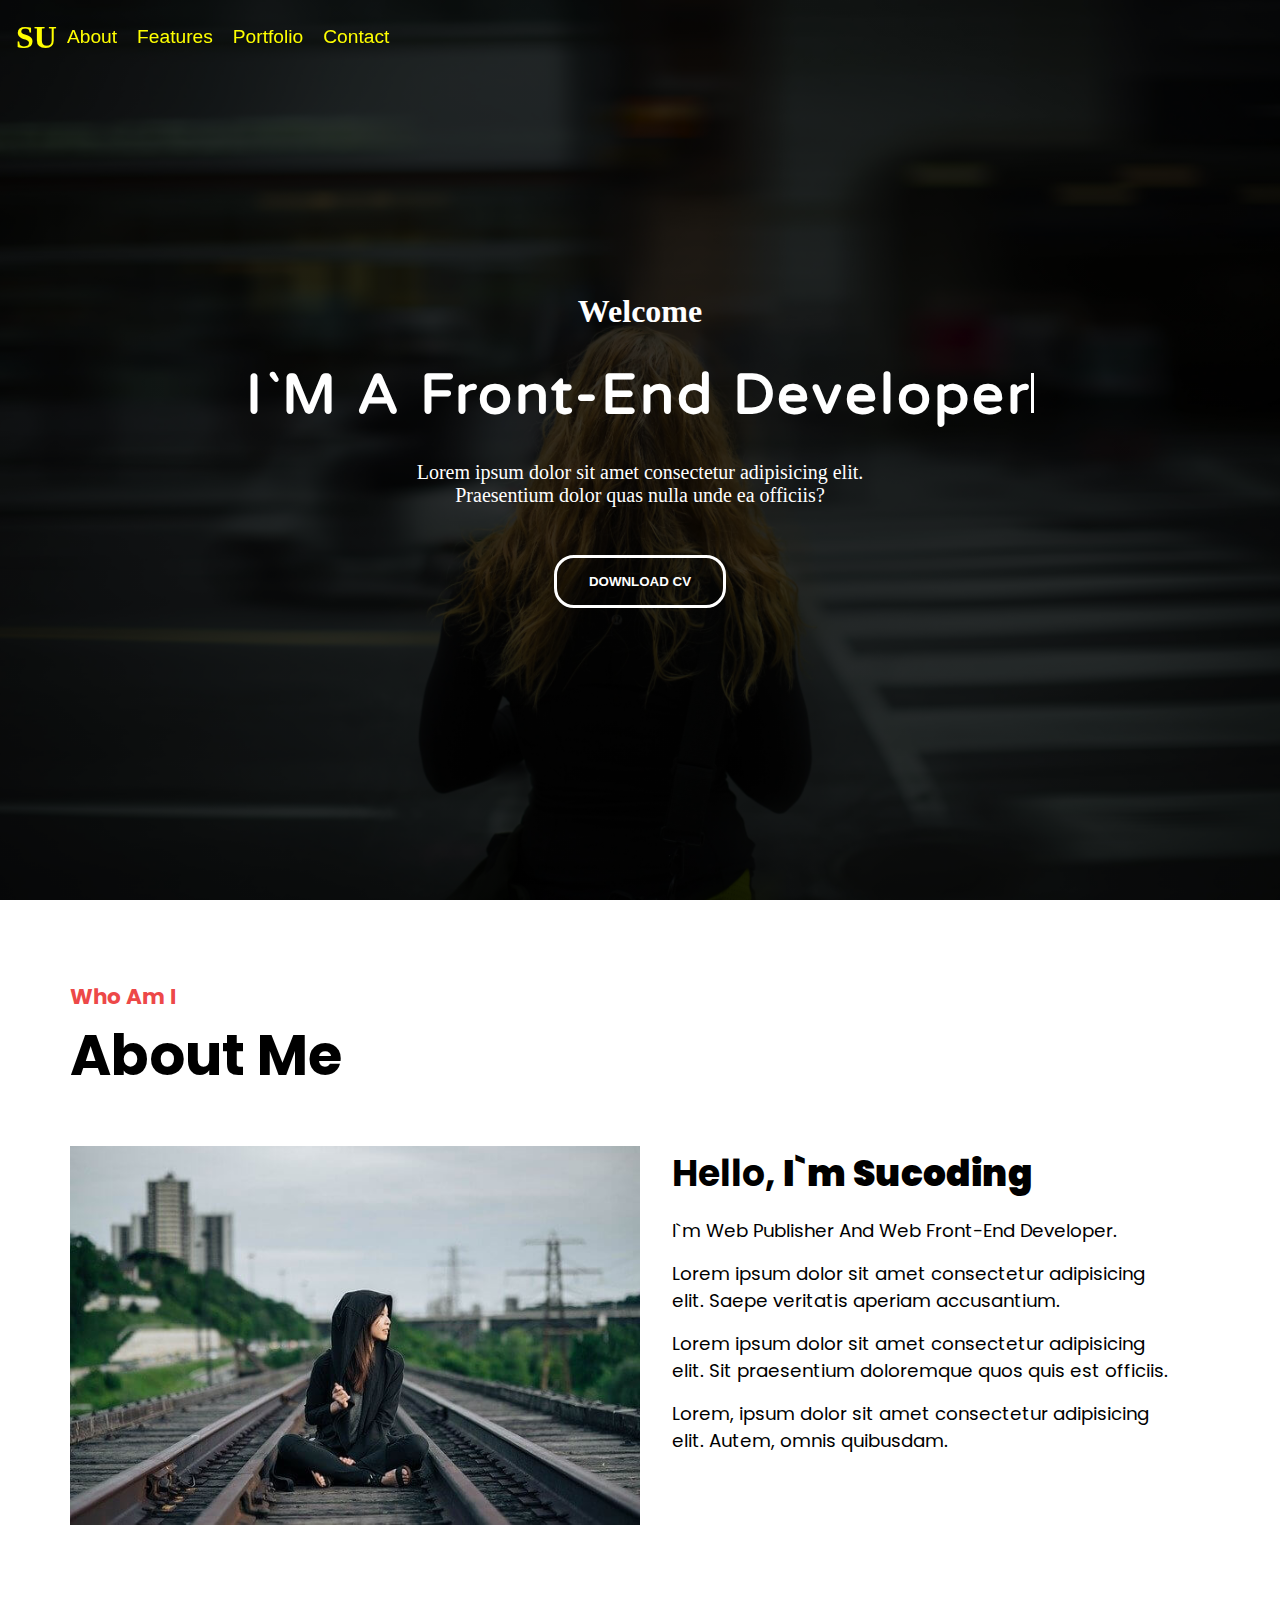
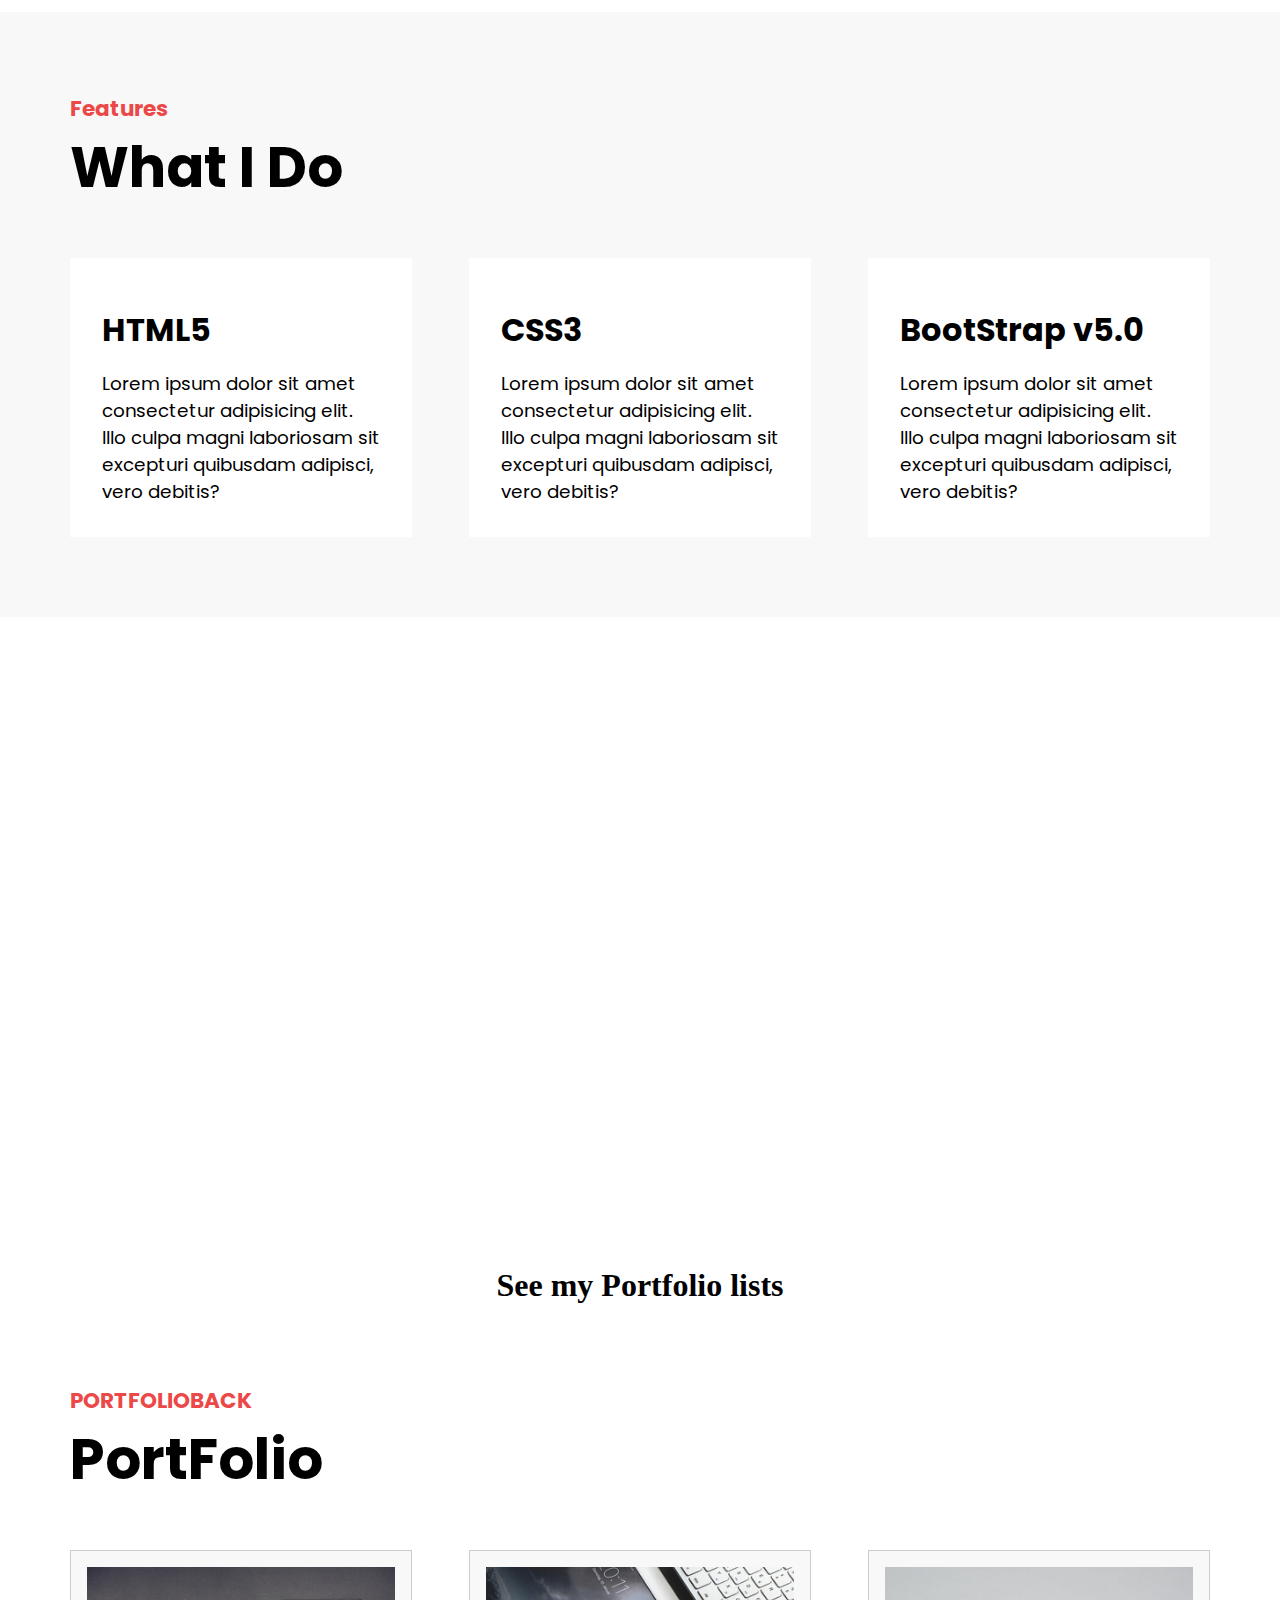
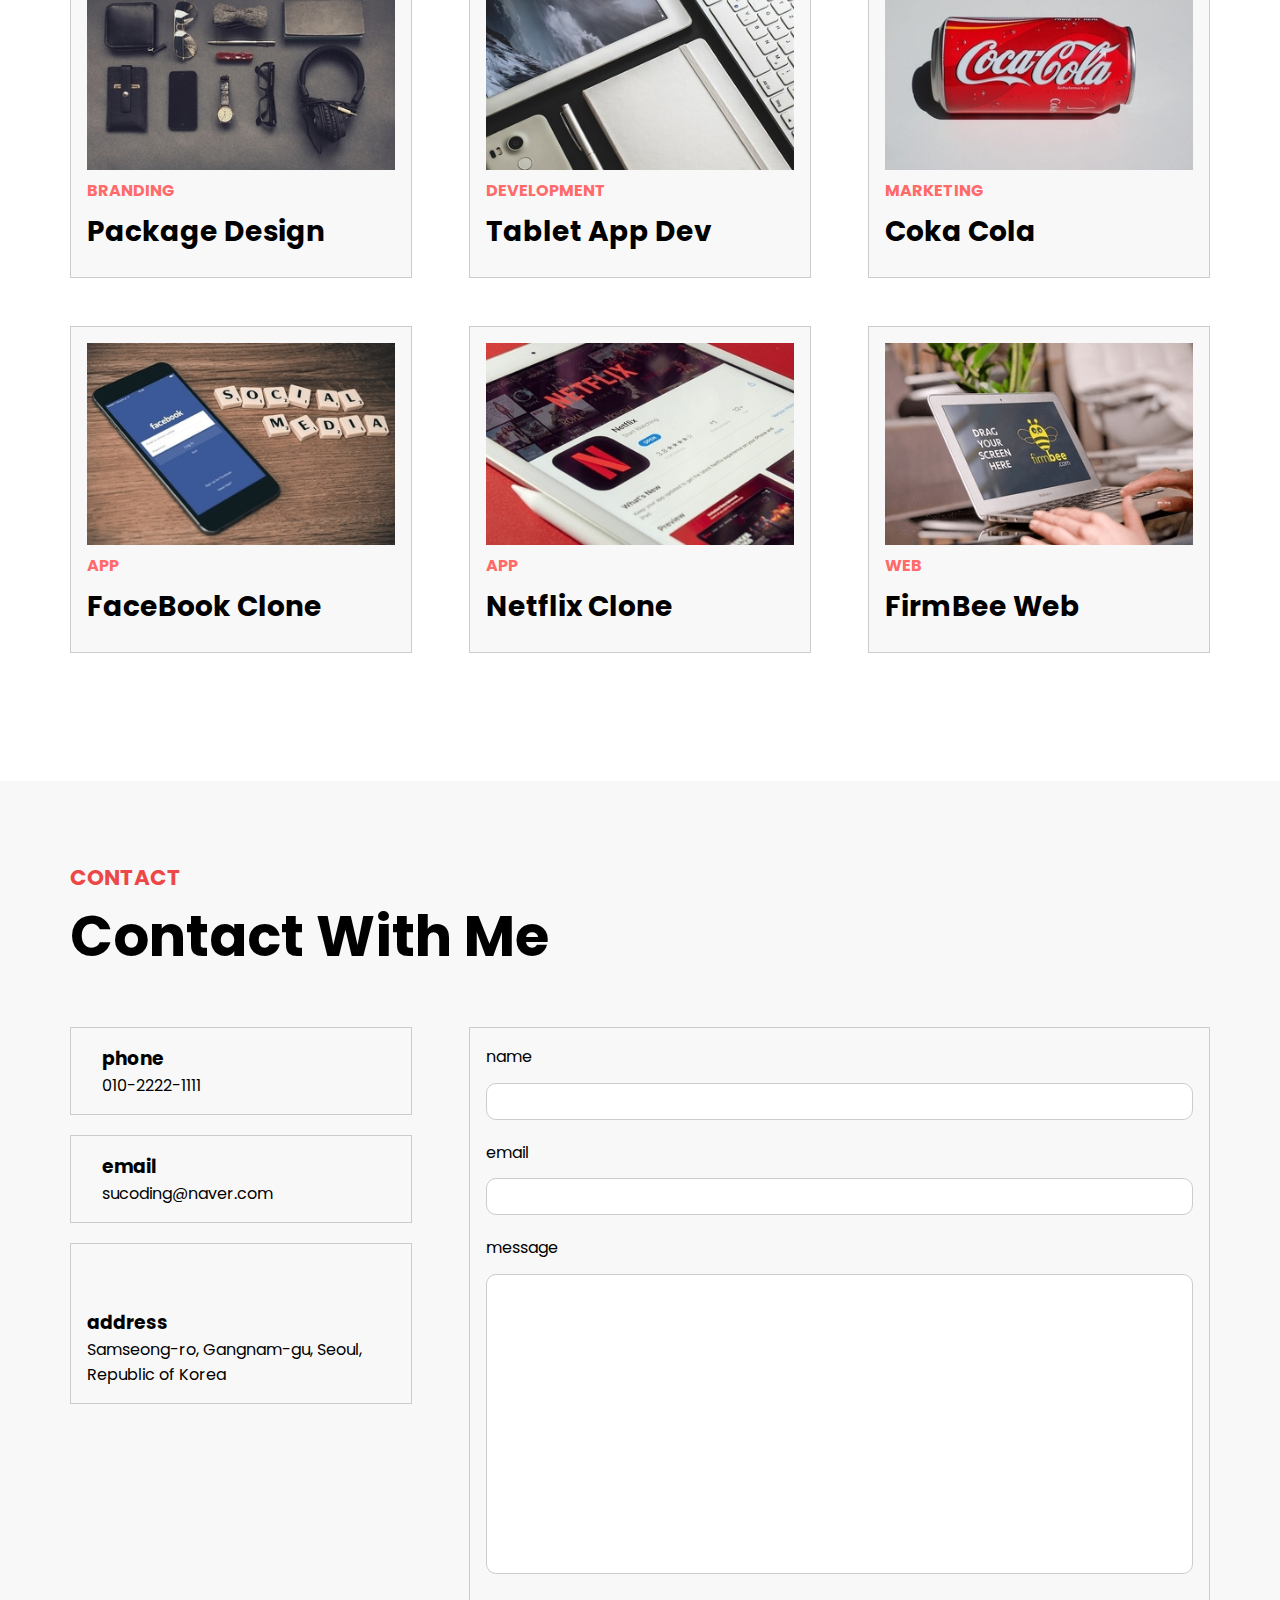
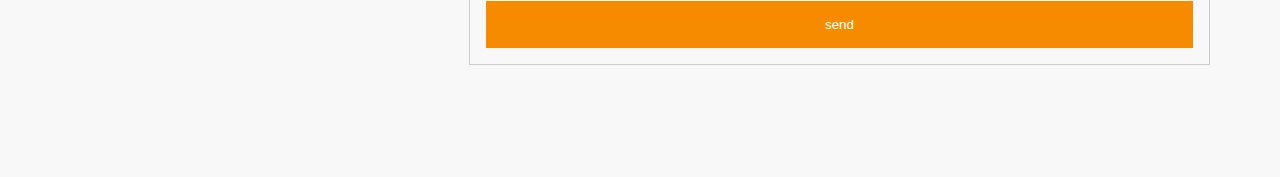
==== main.html @ a4785228 "before javascript" ====
<!DOCTYPE html>
<html lang="en">
  <head>
    <meta charset="UTF-8" />
    <meta name="viewport" content="width=device-width, initial-scale=1.0" />
    <title>Document</title>
    <link
      rel="stylesheet"
      href="https://cdnjs.cloudflare.com/ajax/libs/font-awesome/6.1.1/css/all.min.css"
      integrity="sha512-KfkfwYDsLkIlwQp6LFnl8zNdLGxu9YAA1QvwINks4PhcElQSvqcyVLLD9aMhXd13uQjoXtEKNosOWaZqXgel0g=="
      crossorigin="anonymous"
      referrerpolicy="no-referrer"
    />
    <link rel="stylesheet" href="./end/html/init.css" />
    <link rel="stylesheet" href="./end/css/header.css">
    <link rel="stylesheet" href="./main.css" />
  </head>
  <body>
    <!-- header -->
    <header>
      <div class="container">
        <h1>SU</h1>
      </div>
      <nav>
        <ul>
          <li><button>About</button></li>
          <li><button>Features</button></li>
          <li><button>Portfolio</button></li>
          <li><button>Contact</button></li>
        </ul>
      </nav>
    </header>
    <!-- //end header -->

    <!-- main -->
    <main id="main">
      <div class="container">
        <h4>Welcome</h4>
        <h2>I`M A <span>Front-End Developer</span></h2>
        <p>
          Lorem ipsum dolor sit amet consectetur adipisicing elit. Praesentium
          dolor quas nulla unde ea officiis?
        </p>
        <button class="download">DOWNLOAD CV</button>
        <button class="mouse">
          <i class="fa-solid fa-computer-mouse"></i>
        </button>
      </div>
    </main>
    <!-- //end Main -->

    <!-- About Me -->
    <section id="about" class="about">
      <div class="container">
        <div class="title">
          <h4>Who Am I</h4>
          <h2>About Me</h2>
        </div>
        <div class="about-self">
          <div class="left">
            <img src="images/me_alone.jpg" alt="" />
          </div>
          <div class="right">
            <h3>Hello, <strong>I`m Sucoding</strong></h3>
            <p>I`m Web Publisher And Web Front-End Developer.</p>
            <p>
              Lorem ipsum dolor sit amet consectetur adipisicing elit. Saepe
              veritatis aperiam accusantium.
            </p>
            <p>
              Lorem ipsum dolor sit amet consectetur adipisicing elit. Sit
              praesentium doloremque quos quis est officiis.
            </p>
            <p>
              Lorem, ipsum dolor sit amet consectetur adipisicing elit. Autem,
              omnis quibusdam.
            </p>
            <div class="social">
              <a href="#">
                <i class="fa-brands fa-facebook"></i>
              </a>
              <a href="#">
                <i class="fa-brands fa-instagram"></i>
              </a>
              <a href="#">
                <i class="fa-brands fa-twitch"></i>
              </a>
              <a href="#">
                <i class="fa-brands fa-youtube"></i>
              </a>
            </div>
          </div>
        </div>
      </div>
    </section>
    <!-- end About Me -->

    <!-- What I Do -->
    <section id="features" class="do">
      <div class="container">
        <div class="title">
          <h4>Features</h4>
          <h2>What I Do</h2>
        </div>
        <div class="do-me">
          <div class="do-inner">
            <div class="icon">
              <i class="fa-brands fa-html5"></i>
            </div>
            <div class="content">
              <h3>HTML5</h3>
              <p>
                Lorem ipsum dolor sit amet consectetur adipisicing elit. Illo
                culpa magni laboriosam sit excepturi quibusdam adipisci, vero
                debitis?
              </p>
            </div>
          </div>
          <div class="do-inner">
            <div class="icon">
              <i class="fa-brands fa-css3-alt"></i>
            </div>
            <div class="content">
              <h3>CSS3</h3>
              <p>
                Lorem ipsum dolor sit amet consectetur adipisicing elit. Illo
                culpa magni laboriosam sit excepturi quibusdam adipisci, vero
                debitis?
              </p>
            </div>
          </div>
          <div class="do-inner">
            <div class="icon">
              <i class="fa-brands fa-bootstrap"></i>
            </div>
            <div class="content">
              <h3>BootStrap v5.0</h3>
              <p>
                Lorem ipsum dolor sit amet consectetur adipisicing elit. Illo
                culpa magni laboriosam sit excepturi quibusdam adipisci, vero
                debitis?
              </p>
            </div>
          </div>
        </div>
      </div>
    </section>
    <!-- //end What I Do -->

    <!-- Background -->
    <div class="bg"></div>
    <!-- //end Background-->

    <!-- PortFolio -->
    <h1 style="text-align: center">See my Portfolio lists</h1>
    <section id="portfolio" class="portfolio">
      <div class="container">
        <div class="title">
          <h4>PORTFOLIOBACK</h4>
          <h2>PortFolio</h2>
        </div>
        <div class="portfolio-me">
          <div class="portfolio-inner">
            <img src="images/mock1.png" alt="" />
            <strong>BRANDING</strong>
            <h3>Package Design</h3>
          </div>
          <div class="portfolio-inner">
            <img src="images/mock2.png" alt="" />
            <strong>DEVELOPMENT</strong>
            <h3>Tablet App Dev</h3>
          </div>
          <div class="portfolio-inner">
            <img src="images/mock3.png" alt="" />
            <strong>MARKETING</strong>
            <h3>Coka Cola</h3>
          </div>
          <div class="portfolio-inner">
            <img src="images/mock4.png" alt="" />
            <strong>APP</strong>
            <h3>FaceBook Clone</h3>
          </div>
          <div class="portfolio-inner">
            <img src="images/mock5.png" alt="" />
            <strong>APP</strong>
            <h3>Netflix Clone</h3>
          </div>
          <div class="portfolio-inner">
            <img src="images/mock6.png" alt="" />
            <strong>WEB</strong>
            <h3>FirmBee Web</h3>
          </div>
        </div>
      </div>
    </section>
    <!-- //end PortFolio -->

    <!-- Contact With Me -->
    <section id="contact" class="contact">
      <div class="container">
        <div class="title">
          <h4>CONTACT</h4>
          <h2>Contact With Me</h2>
        </div>
        <div class="contact-me">
          <div class="left">
            <div class="card">
              <div class="icon">
                <i class="fa-solid fa-phone-volume"></i>
              </div>
              <div class="info-text">
                <h3>phone</h3>
                <p>010-2222-1111</p>
              </div>
            </div>
            <div class="card">
              <div class="icon">
                <i class="fa-solid fa-envelope-open-text"></i>
              </div>
              <div class="info-text">
                <h3>email</h3>
                <p>sucoding@naver.com</p>
              </div>
            </div>
            <div class="card">
              <div class="icon">
                <i class="fa-solid fa-location-crosshairs"></i>
              </div>
              <div class="info-text">
                <h3>address</h3>
                <p>Samseong-ro, Gangnam-gu, Seoul, Republic of Korea</p>
              </div>
            </div>
          </div>
          <div class="right">
            <form action="#">
              <div class="form-group">
                <label for="name">name</label>
                <input type="text" id="name" />
              </div>
              <div class="form-group">
                <label for="email">email</label>
                <input type="text" id="email" />
              </div>
              <div class="form-group">
                <label for="msg">message</label>
                <textarea id="msg"></textarea>
              </div>
              <button>send</button>
            </form>
          </div>
        </div>
      </div>
    </section>
    <!-- end Contact With Me -->
  </body>
</html>
---- end/html/init.css ----
* {
  margin: 0;
  padding: 0;
  box-sizing: border-box;
}
a,
a:link,
a:visited {
  color: inherit;
  text-decoration: none;
}
li {
  list-style: none;
}
---- end/css/header.css ----
* {
  margin: 0;
  padding: 0;
  box-sizing: border-box;
}

a,
a:link,
a:visited {
  color: inherit;
  text-decoration: none;
}

li {
  list-style: none;
}

.container {
  width: 1140px;
  margin: 0 auto;
}

/* header {
    position: fixed;
    color: white;
    top: 0;
    z-index: 1;
    width: 100%;
    padding: 1rem; 
} */

/* header .container {
    display: flex;
    justify-content: space-between;
    가장 왼쪽 아이템의 좌측 면, 가장 오른쪽 아이템의 우측면은 부모 컨테이너에 붙어있고,
    아이템들 사이에 evenly space 공백 
    align-items: center;
    align-items: pg 287 (수직정렬) 
    width: 100%;
}  */

/* header nav ul {
    display: flex;
}

header nav ul li {
    padding: 10px;
    상/하/좌/우 패딩 적용 
}

header button {
    background: transparent;
    border: 0px;
    cursor: pointer;
    color: white;
}

header h1 button {
    font-size: 2rem;
    font-weight: bold;
}

header nav ul li button {
    font-size: 1.2rem;
} */

header {
    color: yellow!important;
}

header button {
    color: yellow!important;
}

header {
  position: fixed;
  color: white;
  top: 0;
  z-index: 1;
  /* width: 100%; */
  padding: 1rem;
  display: flex;
}
header .container {
  display: flex;
  justify-content: space-between;
  align-items: center;
  width: 100%;
}
header nav ul {
  display: flex;
}
header nav ul li {
  padding: 10px;
}
header button {
  background: transparent;
  border: 0;
  cursor: pointer;
  color: white;
}
header h1 button {
  font-size: 2rem;
  font-weight: bold;
}
header nav ul li button {
  font-size: 1.2rem;
}
---- main.css ----
@import url("https://fonts.googleapis.com/css2?family=Poppins:wght@400;700&family=Varela+Round&display=swap");

main {
  width: 100%;
  height: 100vh;
  /* 실제 보여지는 전체 영역 스크롤 같은 거 제외하고 그
  한 화면에 전체적으로 보여지는 그 영역의 50% 값. 즉 스크롤을 아래로 해서
  내린다면 main 요소는 위로 올라가서 감춰지게 된다.
  크롬 창 자체가 줄어든다고 하면, 당연히 보여지는 면적도 줄어들기 때문에
  vh 값도 줄어들게 된다. */
  color: white;
  background: linear-gradient(rgba(0, 0, 0, 0.8), rgba(0, 0, 0, 0.8)),
    url("images/me.jpg") center center;
  background-size: cover;
  display: flex;
  justify-content: center;
  /* pg 286 */
  align-items: center;
  text-align: center;
}

main h4 {
  font-size: 2rem;
}

main h2 {
  font-size: 3.5rem;
  margin: 2rem 0;
  letter-spacing: 3px;
}

main p {
  max-width: 500px;
  /* 창 크기가 줄어들면 500px 아래로 줄어들기는 하는데 max값은 500px */
  margin: 0 auto;
  font-size: 1.25rem;
}

main button.download {
  background-color: transparent;
  border: 3px solid white;
  border-radius: 20px;
  padding: 1rem 2rem;
  margin-top: 3rem;
  color: white;
  font-weight: bold;
  cursor: pointer;
}

main button.mouse {
  background-color: transparent;
  border: none;
  color: white;
  font-size: 2rem;
  position: absolute;
  bottom: 1rem;
  left: 50%;
  transform: translateX(-50%);
  animation: upDown 1s ease-in-out infinite;
  cursor: pointer;
}
@keyframes upDown {
  0% {
    bottom: 1rem;
  }
  50% {
    bottom: 1.5rem;
  }
  100% {
    bottom: 1rem;
  }
}

main h2 span::after {
    content: "";
    height: 40px;
    width: 3px;
    background-color: #fff;
    display: inline-block;
    animation: blink .7s ease-in-out infinite;
}

@keyframes blink {
    0% {
        opacity: 1;
    }
    100% {
        opacity: 0;
    }
}

main h2 {
    letter-spacing: 3px;
    font-family: "Varela Round", sans-serif;
}

/* header {
    position: fixed;
    color: white;
} */

/* header nav ul li button {
    color: white;
} */


/* About Me */
section {
    font-family: "Poppins", sans-serif;
    padding: 5rem 0;
}
section:nth-child(2n) {
    background-color: #f8f8f8;
}

section .title {
    margin-bottom: 3rem;
}

section .title h4 {
    font-size: 1.35rem;
    color: #ed4848;
    position: relative;
}

section .title h2 {
    font-size: 3.5rem;
}

section .title p {
    font-size: 1.15rem;
}

section .about-self::after {
    content: "";
    clear: both;
    display: block;
}

section .about-self .left img {
    max-width: 100%;
}

section .about-self .left {
    width: 50%;
    float: left;
}

section .about-self .right {
    width: 50%;
    float: left;
    padding: 0 2rem;
}

section .about-self .right h3 {
    font-size: 2.25rem;
    margin-bottom: 1rem;
}

setion .about-self .right h3 strong {
    color: #ed4848;
}

section .about-self .right p {
    font-size: 1.15rem;
    margin: 1rem 0;
}

section .about-self .right .social a {
    font-size: 2.5rem;
    margin-right: 0.2rem;
}


/* What I do */
section .do-me::after {
  content: "";
  display: block;
  clear: both;
}

section .do-me .do-inner {
  background-color: #fff;
  width: 30%;
  padding: 2rem;
  /* width 값은 부모의 content 요소 값을 따라가는데, 
  그 30%의 값에 padding: 2rem 값이 포함되어서 현재 이 요소에 지정된다.
  즉 width + padding을 해야 부모 content 값의 30%가 된다. */
  float: left;
  margin-right: 5%;
  cursor: pointer;
}

section .do-me .do-inner:last-child {
  margin-right: 0;
}

section .do-me .do-inner .icon i {
  font-size: 2.5rem;
  color: #ff6a6a;
}

section .do-me .do-inner .content h3 {
  font-size: 2rem;
  margin: 1rem 0;
}

section .do-me .do-inner .content p {
  font-size: 1.15rem;
}

section .do-me .do-inner:hover {
  background-color: lightcoral;
  color: white;
}

section .do-me .do-inner:hover {
  color: white;
}

/* background */
.bg {
  background: url('./images/background.jpg') center center;
  background-size: cover;
  background-attachment: fixed;
  /* background image는 view port 뒷단에 항상 고정되어 있어 움직이지 않는다. */
  height: 650px;
  /* 고정되어 있는 그 이미지가 height으로 설정해준 650px 높이정도만 보이게 된다.
  즉 background 이미지가 viewport width, height를 전체 다 꽉 채워서 존재는 하는데, 그 보이게 되는영역이
  여기 height 로 설정해둔 650px 만큼만 보이는 거고, 다른 위의 요소나 아래 요소를 가리거나 하지는 않는다. */
}

/* portfolio */
section.portfolio div.portfolio-me::after {
  content: "";
  display: block;
  clear: both;
}

/* section.portfolio::after {
  content: "";
  display: block;
  clear: both;
} */

section.portfolio .portfolio-inner {
  width: 30%;
  margin-right: 5%;
  padding: 1rem 1rem 1.5rem 1rem;
  float: left;
  background-color: #f8f8f8;
  border: 1px solid #ccc;
  margin-bottom: 3rem;
}

section.portfolio .portfolio-inner:nth-child(3n) {
  margin-right: 0px;
}

section.portfolio .portfolio-inner img {
  /* 부모 요소의 크기를 넘지 못하도록 100%로 고정 */
  width: 100%;
  display: block;
}

section.portfolio .portfolio-inner strong {
  color: #ff6a6a;
  margin: 0.5rem 0;
  display: block;
}

section.portfolio .portfolio-inner h3 {
  font-size: 1.75rem;
}


/* Contact with me */
section.contact .contact-me::after {
  content: "";
  display: block;
  clear: both;
}

section.contact .contact-me .left {
  width: 30%;
  float: left;
}

section.contact .contact-me .right {
  float: left;
  width: 65%;
  margin-left: 5%;
}

section.contact .contact-me .left .card {
  border: 1px solid #ccc;
  padding: 1rem;
  display: flex;
  /* 자신의 실제 크기 , 즉 자식으로 인해 결정되는 실제 크기만큼만 차지하여
  y축 기준으로 중앙 정렬한다.  */
  align-items: center;
  margin-bottom: 1.25rem;
  flex-wrap: wrap;
}

section.contact .contact-me .left .card .icon i {
  font-size: 2rem;
  margin-right: 15px;
}

section.contact .contact-me .right {
  float: left;
  width: 65%;
  margin-left: 5%;
  margin-bottom: 2rem;
  border: 1px solid #ccc;
  padding: 1rem;
}

section.contact .contact-me .right .form-group {
  margin-bottom: 1.25rem;
}

section.contact .contact-me .right .form-group label {
  display: block;
  margin-bottom: 0.85rem;
}

section.contact .contact-me .right .form-group input {
  padding: 0.625rem;
  width: 100%;
  outline: none;
  border: 1px solid #ccc;
  border-radius: 10px;
}

section.contact .contact-me .right .form-group input:focus {
  border: 1px solid #719ECE;
  box-shadow: 0 0 10px #719EcE;
}

section.contact .contact-me .right .form-group textarea {
  height: 300px;
  width: 100%;
  resize: none;
  border: 1px solid #ccc;
  border-radius: 10px;
}

section.contact .contact-me .right .form-group textarea:focus {
  outline: none;
  border: 1px solid #719ECE;
  box-shadow: 0 0 10px #719ECE;
}

section.contact .contact-me .right button {
  width: 100%;
  padding: 1rem;
  background-color: #F78B00;
  border: none;
  color: white;
}


/* 반응형 쿼리 start... */
@media screen and (max-width:1140px) {
  * {
    color: red;
    /* 1140px을 초과하면 이 color red가 disabled 된다.
    즉 1140px 이하의 값을 가질때는 계속 이 color 값은 red로 유지된다.
    중요한 사실! */
  }
  main .container {
    width: 992px;
  }
  section .container {
    width: 600px;
  }
  section .about-self .left {
    width: 100%;
    margin-bottom: 1.5rem;
  }
  section .about-self .right {
    width: 100%;
    padding: 0px;
  }
  section .do-me .do-inner {
    width: 48%;
    margin-bottom: 1.5rem;
    margin-right: 0px;
  }
  section .do-me .do-inner:nth-child(2n + 1) {
    margin-right: 4%;
  }
  section.contact .contact-me .left {
    width: 100%;
  }
  section.contact .contact-me .right {
    width: 100%;
    margin-left: 0px;
  }
}

@media screen and (max-width:992px) {
  html {
    font-size: 14px;
    /* rem 의 기준이 되는 html의 font-size 값... */
  }
  main .container {
    width: 768px;
  }
  section .portfolio-me .portfolio-inner {
    width: 100%;
  }
}

@media screen and (max-width:768px) {
  html {
    font-size: 13px;
  }
  main .container {
    width: 576px;
  }
  section .container {
    width: 400px;
  }
  section .do-me .do-inner {
    width: 100%;
    margin-right: 0px;
  }
}

@media screen and (max-width:576px) {
  html {
    font-size: 13px;
  }
  main .container {
    width: 400px;
  }
  section .container {
    width: 360px;
  }
}

@media screen and (max-width:400px) {
  html {
    font-size: 12px;
  }
  main .container {
    width: 320px;
  }
  section .container {
    width: 320px;
  }
  main h4 {
    font-size: 1.5rem;
  }
  section .title h2 {
    font-size: 3rem;
  }
}
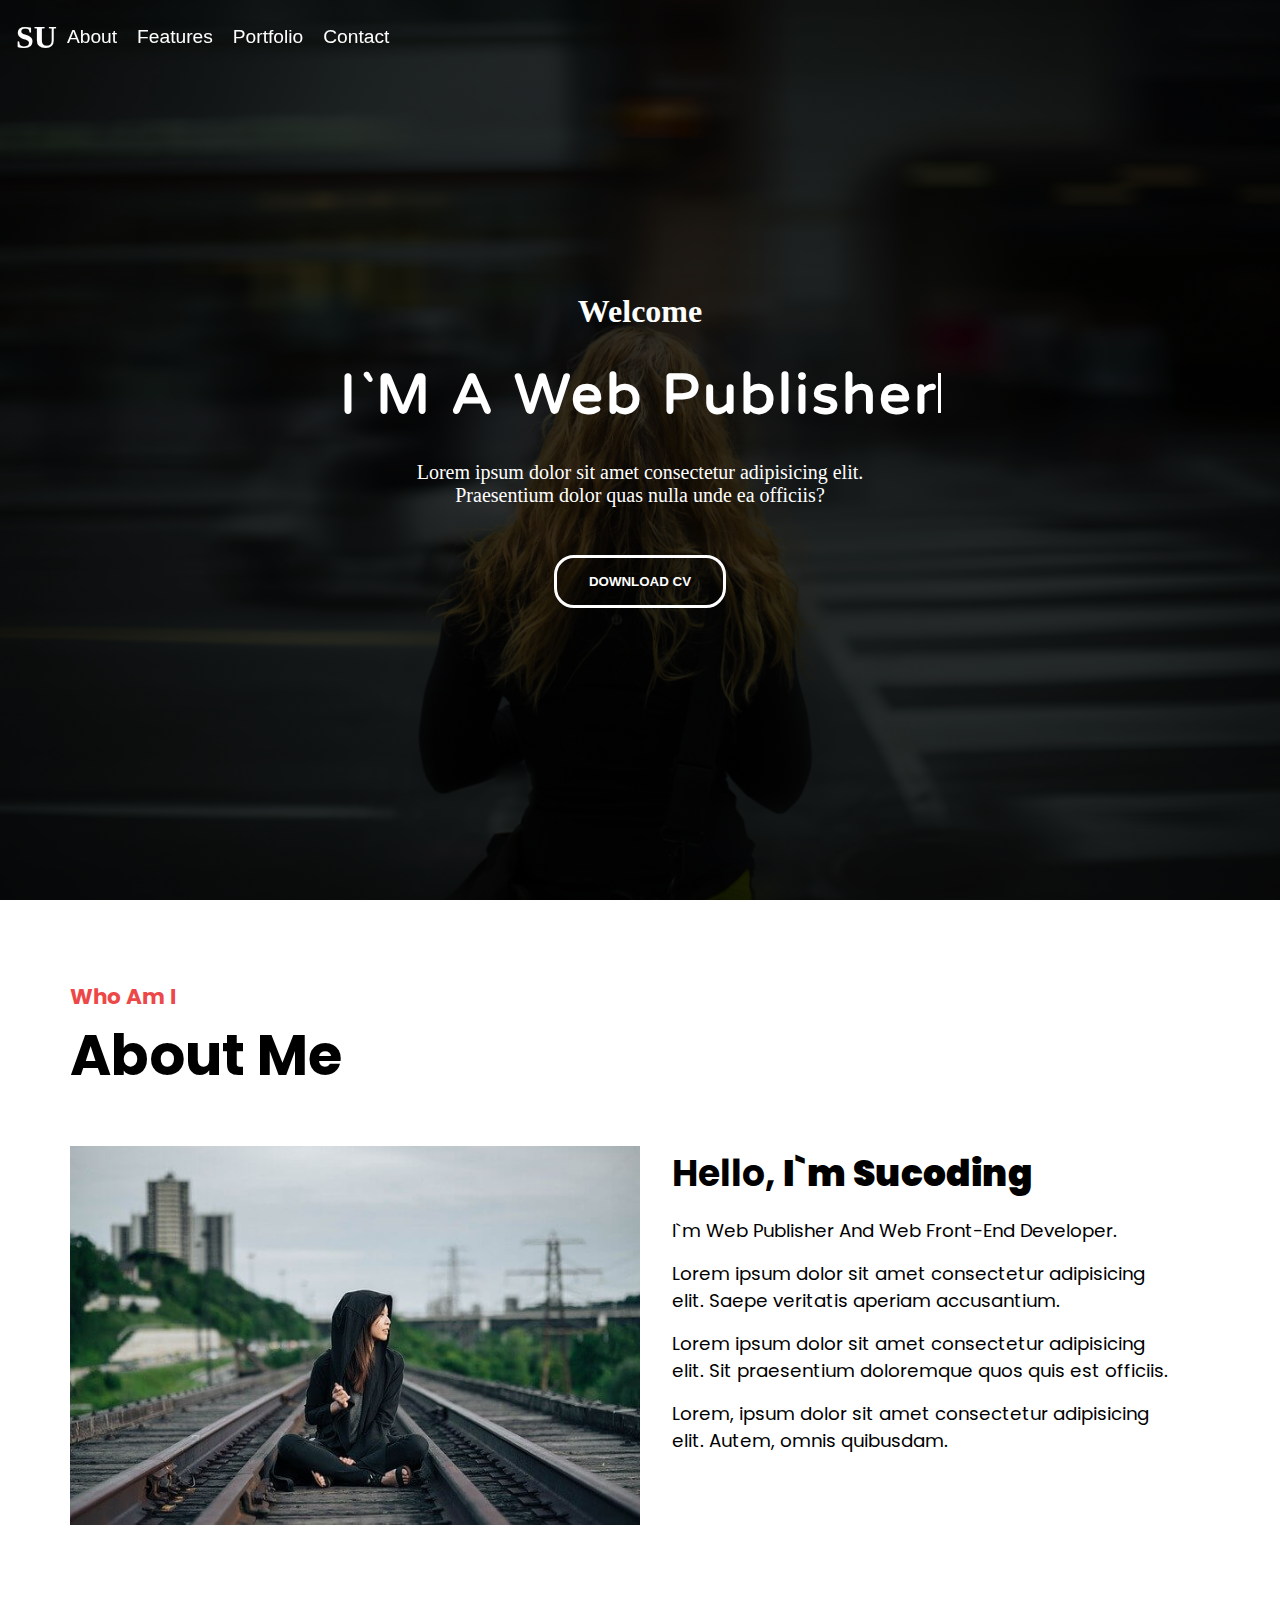
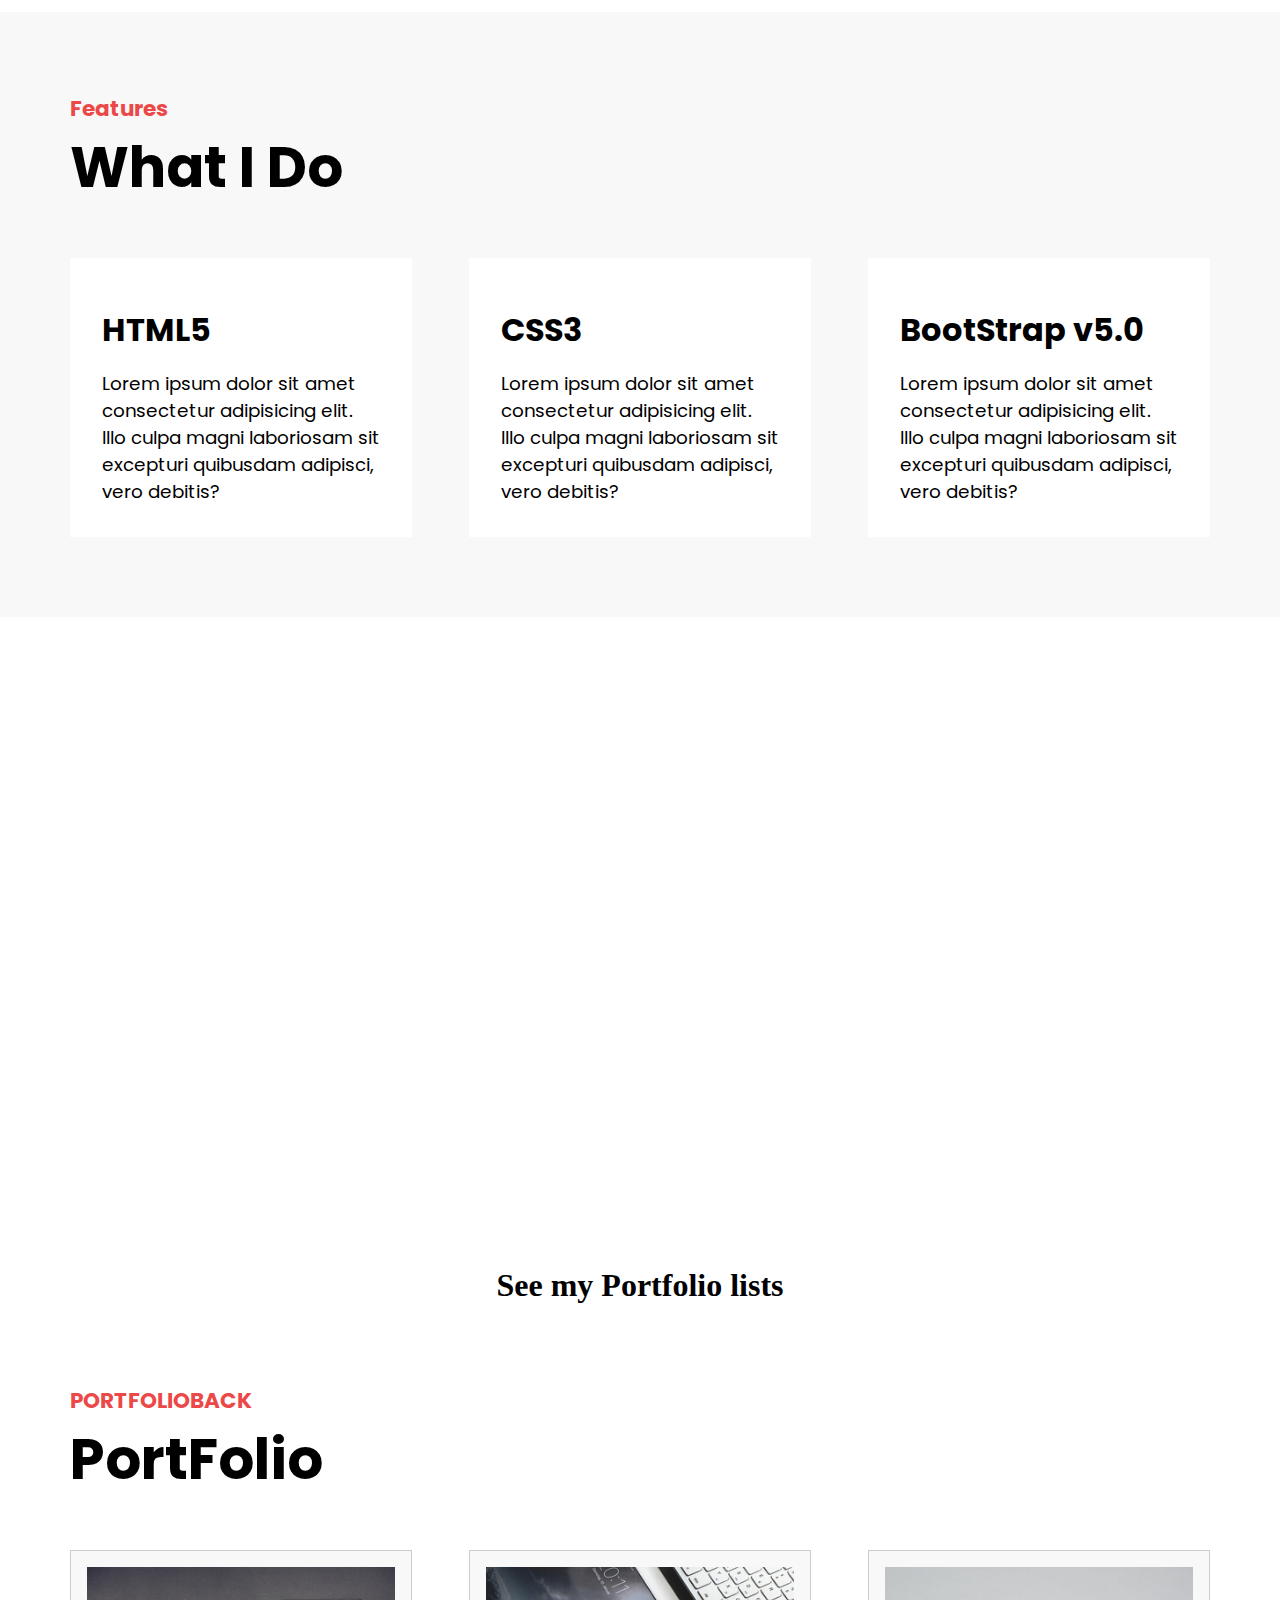
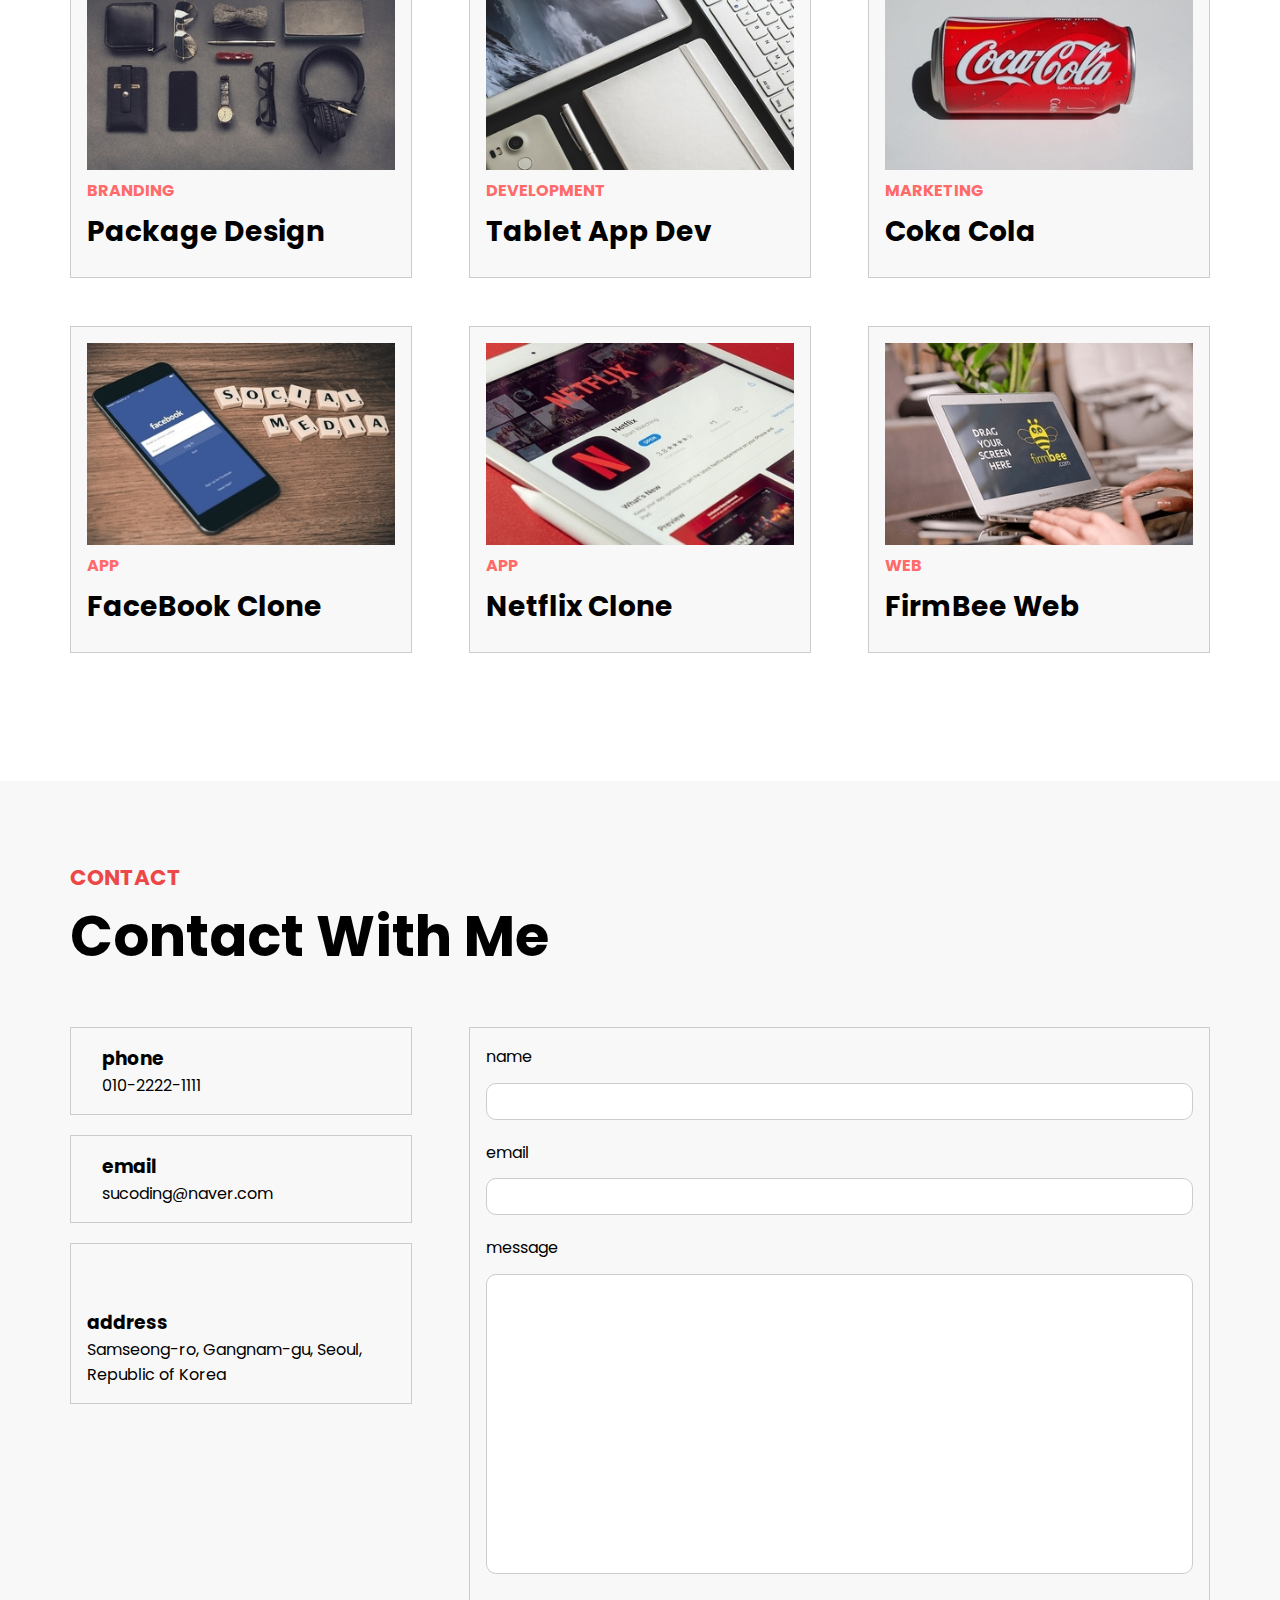
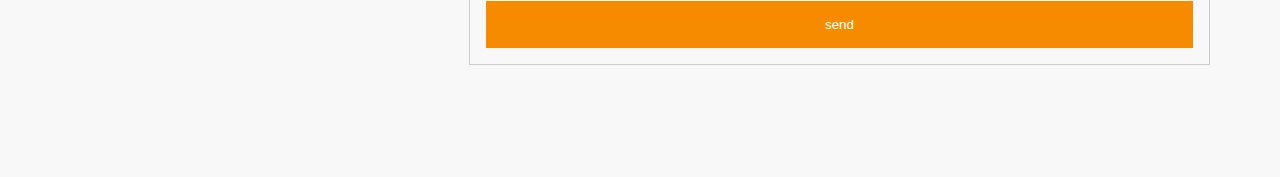
==== commit 4430ef2b: "before js" ====
--- a/main.html
+++ b/main.html
@@ -36,7 +36,7 @@
     <main id="main">
       <div class="container">
         <h4>Welcome</h4>
-        <h2>I`M A <span>Front-End Developer</span></h2>
+        <h2>I`M A <span></span></h2>
         <p>
           Lorem ipsum dolor sit amet consectetur adipisicing elit. Praesentium
           dolor quas nulla unde ea officiis?
@@ -254,4 +254,6 @@
     </section>
     <!-- end Contact With Me -->
   </body>
+
+  <script src="./script.js"></script>
 </html>
--- a/end/css/header.css
+++ b/end/css/header.css
@@ -64,13 +64,13 @@
     font-size: 1.2rem;
 } */
 
-header {
+/* header {
     color: yellow!important;
 }
 
 header button {
     color: yellow!important;
-}
+} */
 
 header {
   position: fixed;
--- a/main.css
+++ b/main.css
@@ -102,6 +102,23 @@
 /* header nav ul li button {
     color: white;
 } */
+
+
+/* page 579 */
+/* 헤더 영역이 흰 색이기에, background가 흰 색일 시 글자가 잘 안 보이는 문제 해결 */
+header.active {
+  background-color: rgba(0,0,0);
+  animation: fadeIn 0.5s ease-in-out;
+}
+@keyframes fadeIn {
+  0% {
+    opacity: 0;
+    /* 0% 가까워질수록 투명해짐 */
+  }
+  100% {
+    opacity: 1;
+  }
+}
 
 
 /* About Me */
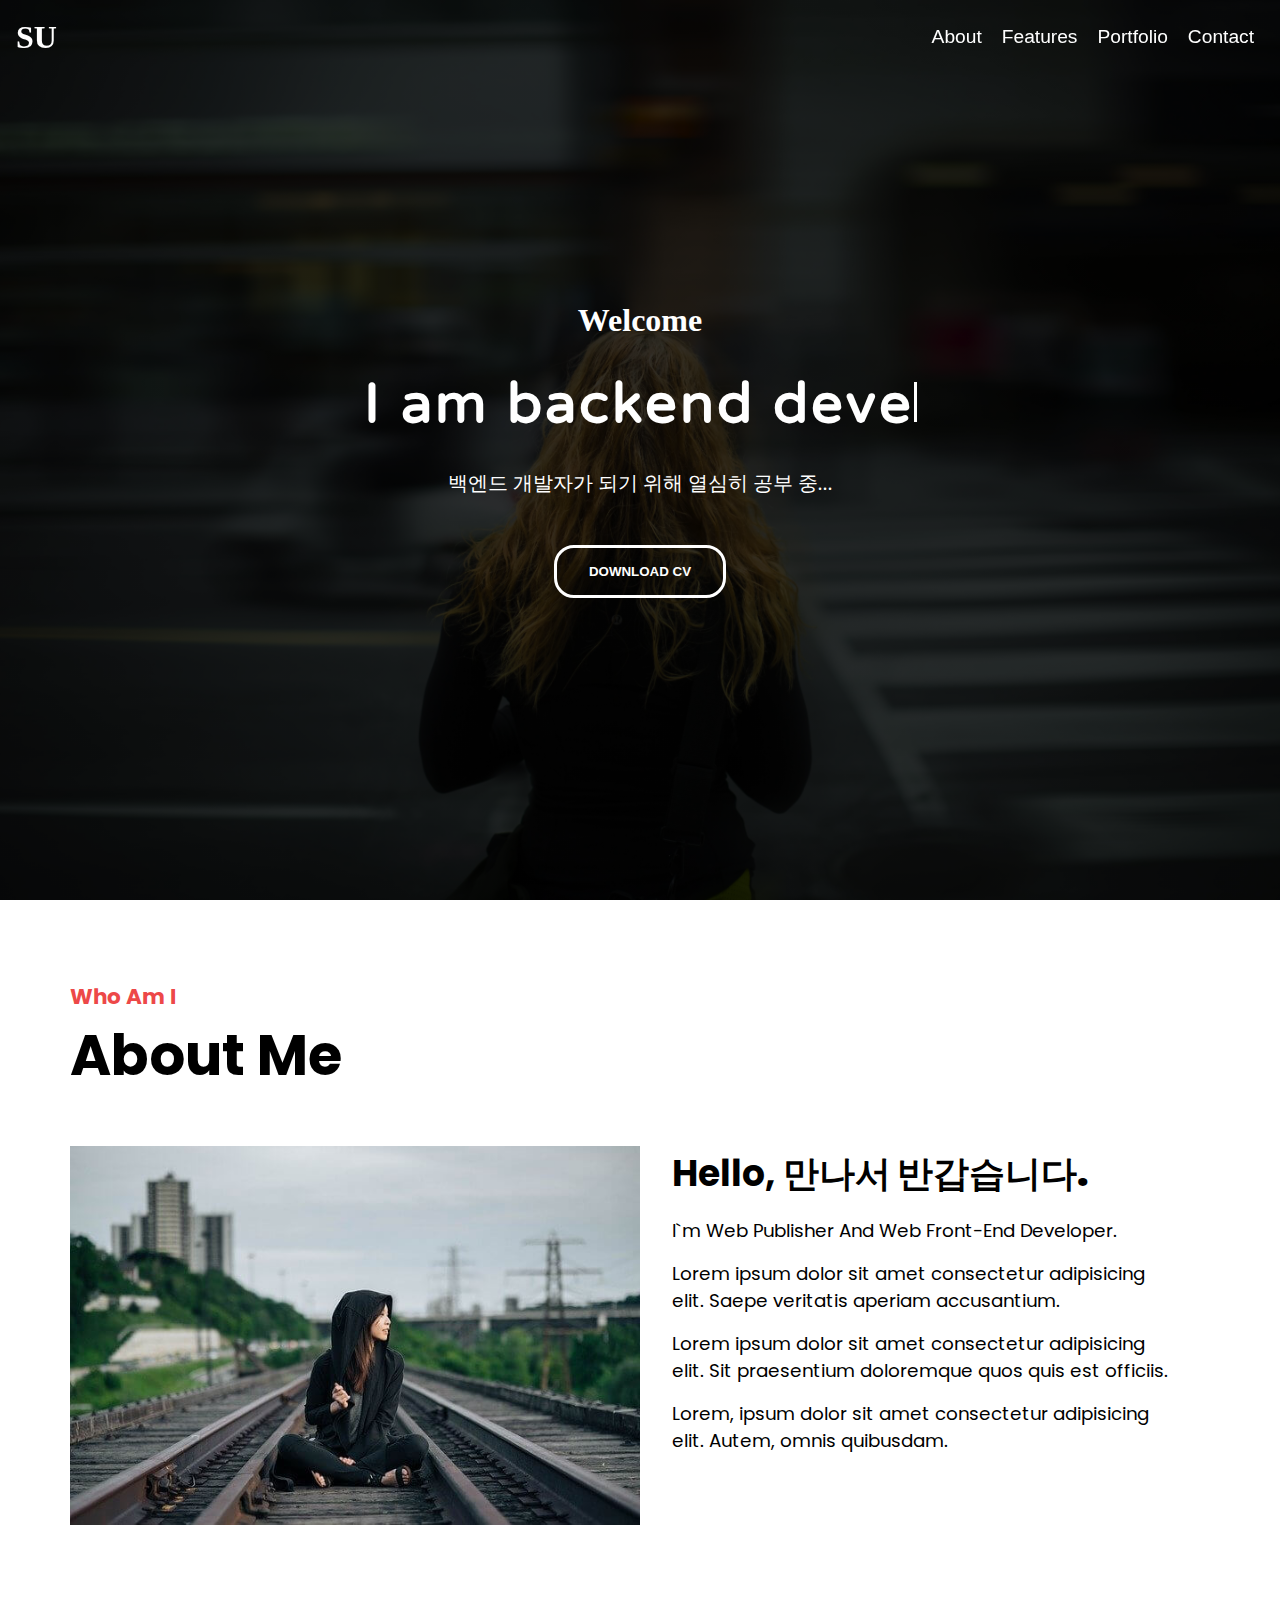
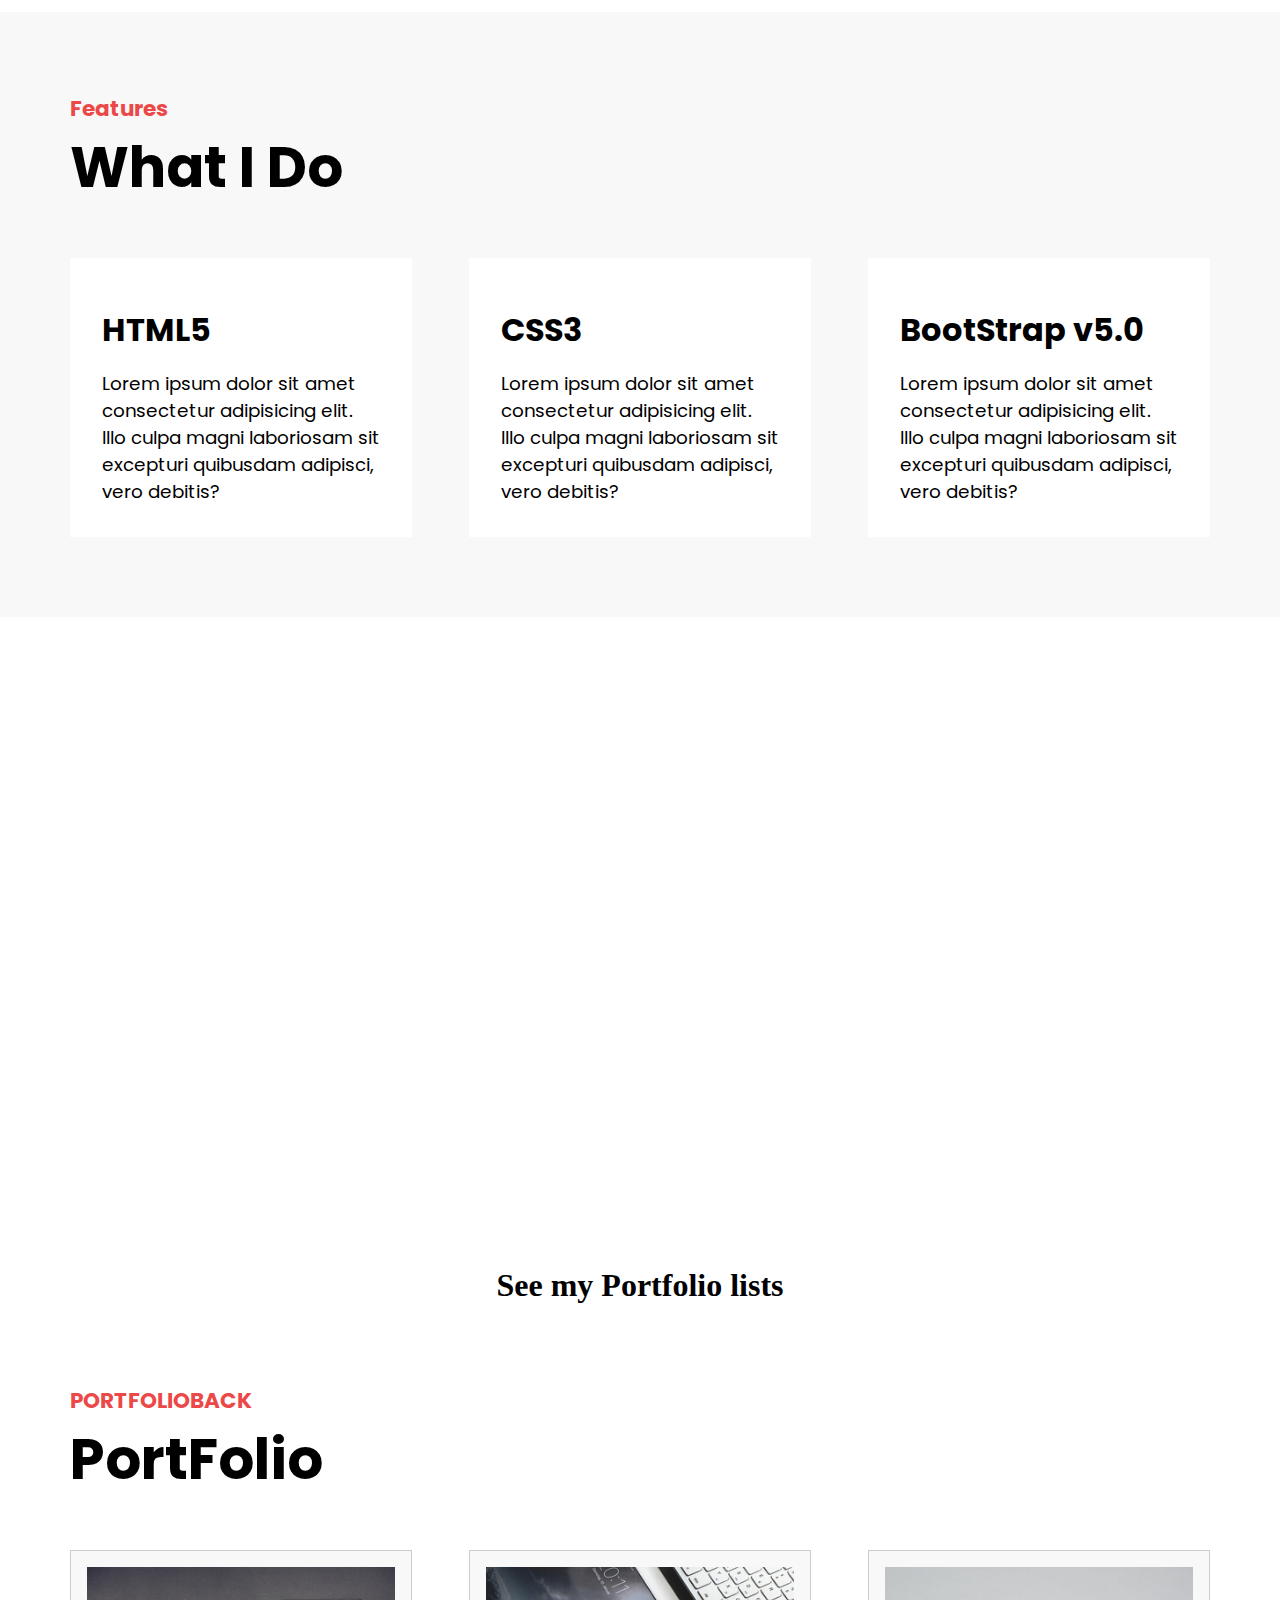
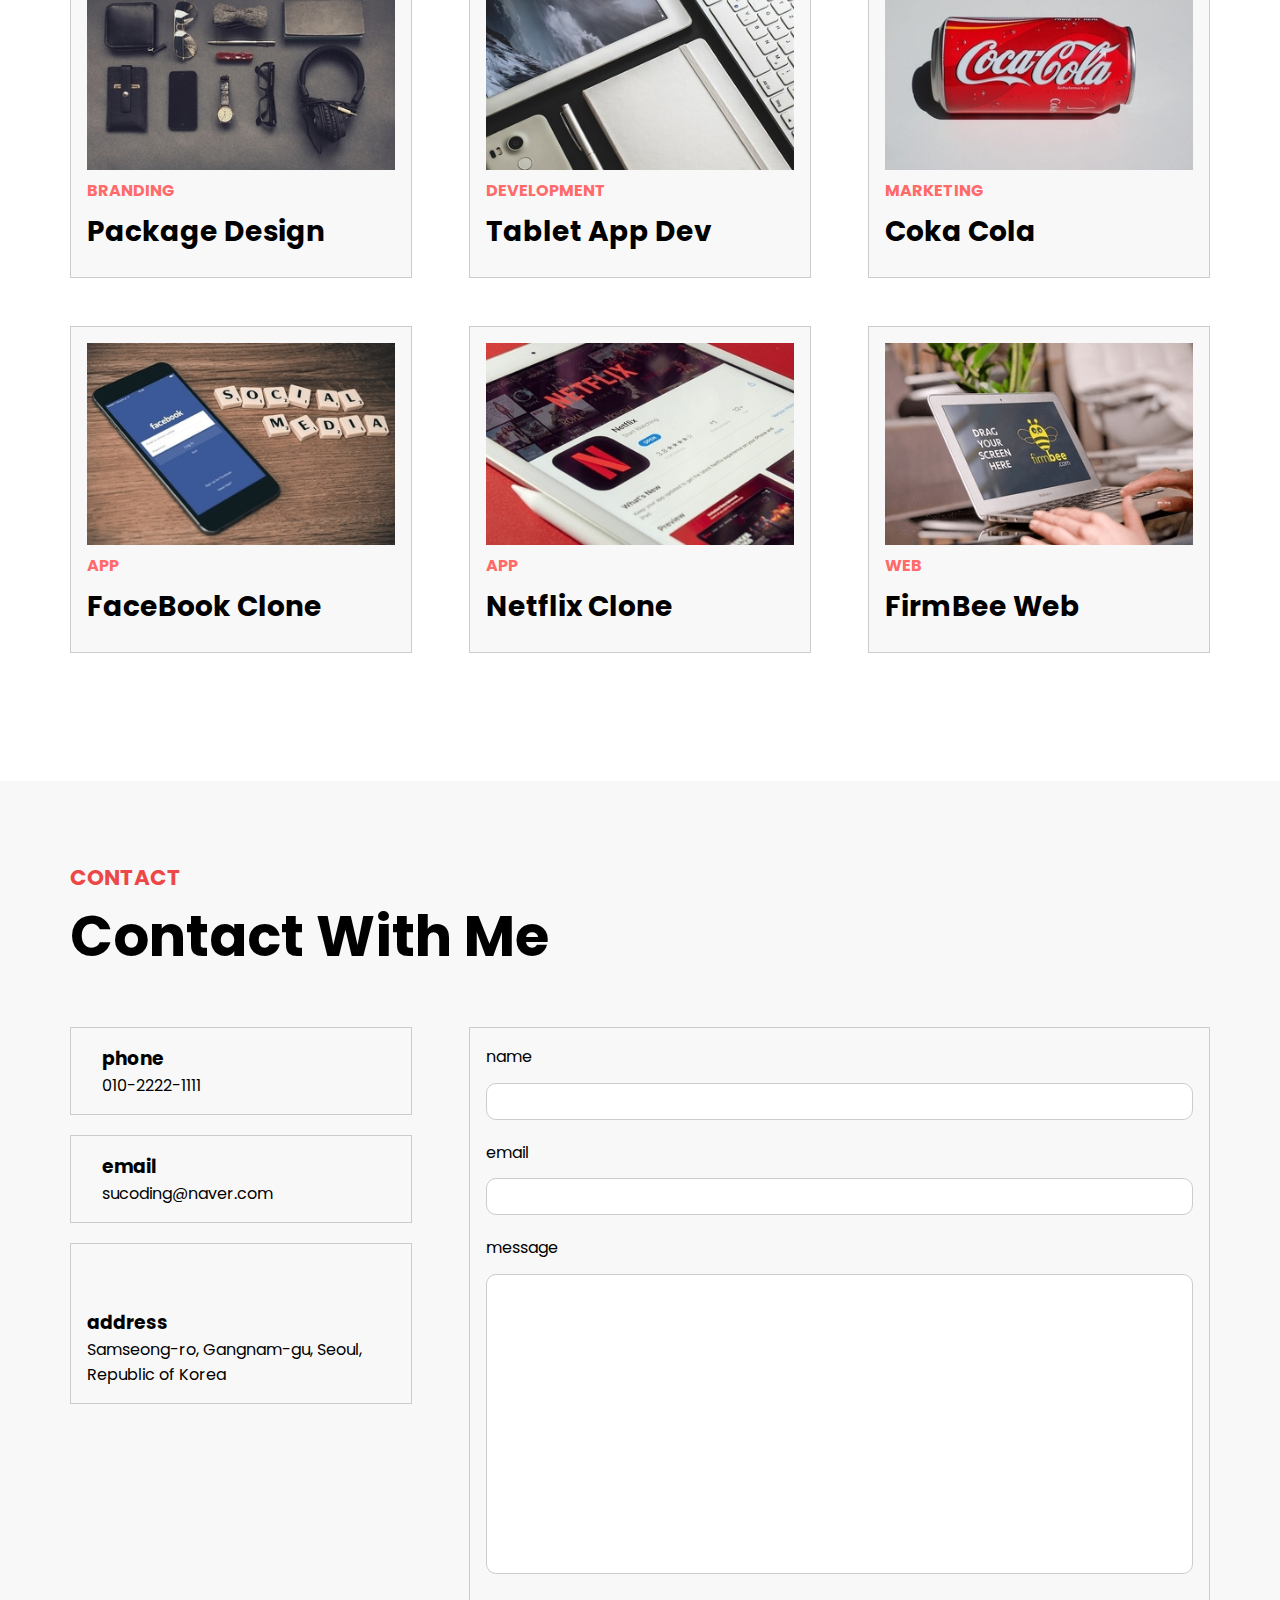
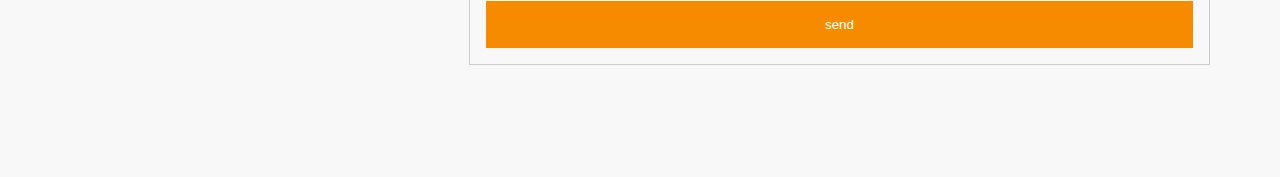
==== commit e53beb2f: "add some comments on css" ====
--- a/main.html
+++ b/main.html
@@ -36,10 +36,9 @@
     <main id="main">
       <div class="container">
         <h4>Welcome</h4>
-        <h2>I`M A <span></span></h2>
+        <h2>I am <span></span></h2>
         <p>
-          Lorem ipsum dolor sit amet consectetur adipisicing elit. Praesentium
-          dolor quas nulla unde ea officiis?
+          백엔드 개발자가 되기 위해 열심히 공부 중...
         </p>
         <button class="download">DOWNLOAD CV</button>
         <button class="mouse">
@@ -61,7 +60,7 @@
             <img src="images/me_alone.jpg" alt="" />
           </div>
           <div class="right">
-            <h3>Hello, <strong>I`m Sucoding</strong></h3>
+            <h3>Hello, <strong>만나서 반갑습니다.</strong></h3>
             <p>I`m Web Publisher And Web Front-End Developer.</p>
             <p>
               Lorem ipsum dolor sit amet consectetur adipisicing elit. Saepe
--- a/end/css/header.css
+++ b/end/css/header.css
@@ -77,7 +77,7 @@
   color: white;
   top: 0;
   z-index: 1;
-  /* width: 100%; */
+  width: 100%;
   padding: 1rem;
   display: flex;
 }
--- a/main.css
+++ b/main.css
@@ -1,10 +1,11 @@
 @import url("https://fonts.googleapis.com/css2?family=Poppins:wght@400;700&family=Varela+Round&display=swap");
 
 main {
-  width: 100%;
+  width: 100%; 
+  /* 뷰포트의 100% 값 */
   height: 100vh;
   /* 실제 보여지는 전체 영역 스크롤 같은 거 제외하고 그
-  한 화면에 전체적으로 보여지는 그 영역의 50% 값. 즉 스크롤을 아래로 해서
+  한 화면에 전체적으로 보여지는 그 영역의 100% 값. 즉 스크롤을 아래로 해서
   내린다면 main 요소는 위로 올라가서 감춰지게 된다.
   크롬 창 자체가 줄어든다고 하면, 당연히 보여지는 면적도 줄어들기 때문에
   vh 값도 줄어들게 된다. */
@@ -14,12 +15,15 @@
   background-size: cover;
   display: flex;
   justify-content: center;
+  /* 주 축을 방향으로 즉 x축을 방향으로해서 가운데 */
   /* pg 286 */
   align-items: center;
+  /* 주축의 교차축 즉 y축을 방향으로해서 가운데 */
   text-align: center;
 }
 
 main h4 {
+  /* html의 폰트 16픽셀을 기준으로 */
   font-size: 2rem;
 }
 
@@ -27,12 +31,14 @@
   font-size: 3.5rem;
   margin: 2rem 0;
   letter-spacing: 3px;
+  /* 글자 사이의 간격 */
 }
 
 main p {
   max-width: 500px;
   /* 창 크기가 줄어들면 500px 아래로 줄어들기는 하는데 max값은 500px */
   margin: 0 auto;
+  /* 가운데 정렬 */
   font-size: 1.25rem;
 }
 
@@ -53,12 +59,17 @@
   color: white;
   font-size: 2rem;
   position: absolute;
+  /* 자신의 부모 요소에 position 속성이 적용된 게 없으니, 스크롤을 맨 위로 올렸을 때
+  한 눈에 보이는 뷰포트를 기준으로 position을 잡는다. 즉 스크롤을 맨 위로 올렸을 때
+  그 지점에서 bottom의 1rem 떨어진 곳에 자리를 잡고, 스크롤을 아래로 해서 화면을 위로 올려버리면
+  이 마우스도 딸려서 올라간다.   */
   bottom: 1rem;
   left: 50%;
   transform: translateX(-50%);
   animation: upDown 1s ease-in-out infinite;
   cursor: pointer;
 }
+/* 사용자 애니메이션을 정의하는 부분 */
 @keyframes upDown {
   0% {
     bottom: 1rem;
@@ -72,6 +83,7 @@
 }
 
 main h2 span::after {
+  /* I am ~~~ 부분의 스팬테그이 after 부분에 마우스 커서 효과를 넣어주는 부분 */
     content: "";
     height: 40px;
     width: 3px;
@@ -80,6 +92,7 @@
     animation: blink .7s ease-in-out infinite;
 }
 
+/* 마우스 커서 깜박임 효과 주는 부분 */
 @keyframes blink {
     0% {
         opacity: 1;
@@ -105,7 +118,7 @@
 
 
 /* page 579 */
-/* 헤더 영역이 흰 색이기에, background가 흰 색일 시 글자가 잘 안 보이는 문제 해결 */
+/* 헤더 영역의 글씨가 흰 색이기에, background가 흰 색일 시 글자가 잘 안 보이는 문제 해결 */
 header.active {
   background-color: rgba(0,0,0);
   animation: fadeIn 0.5s ease-in-out;
@@ -151,7 +164,9 @@
 section .about-self::after {
     content: "";
     clear: both;
-    display: block;
+    display: block; 
+    /* .about-self 요소는 float:left 가 적용된 요소 (.left, .right)의 직속
+    부모요소 즉 컨테이너 */
 }
 
 section .about-self .left img {
@@ -169,6 +184,14 @@
     padding: 0 2rem;
 }
 
+section .about-self .right::after {
+    /* content: "";
+    clear: both;
+    display: block; */
+    /* .right 요소에서 float: left가 끝나는데, 이 요소의 after에다가는 위에 거를 해 봤자
+    소용이 없고, 자신을 감싸고 있는 부모에다가 해야 소용이 있다.  */
+}
+
 section .about-self .right h3 {
     font-size: 2.25rem;
     margin-bottom: 1rem;
@@ -194,6 +217,8 @@
   content: "";
   display: block;
   clear: both;
+  /* 여기도 마찬가지, 세 개의 .do-inner에 float:left 가 적용됐으니, 
+   .do-inner의 부모 요소인 현재 이 요소에 ::after 적용 필요 */
 }
 
 section .do-me .do-inner {
@@ -419,6 +444,9 @@
 }
 
 @media screen and (max-width:992px) {
+  * {
+    color: yellow;
+  }
   html {
     font-size: 14px;
     /* rem 의 기준이 되는 html의 font-size 값... */
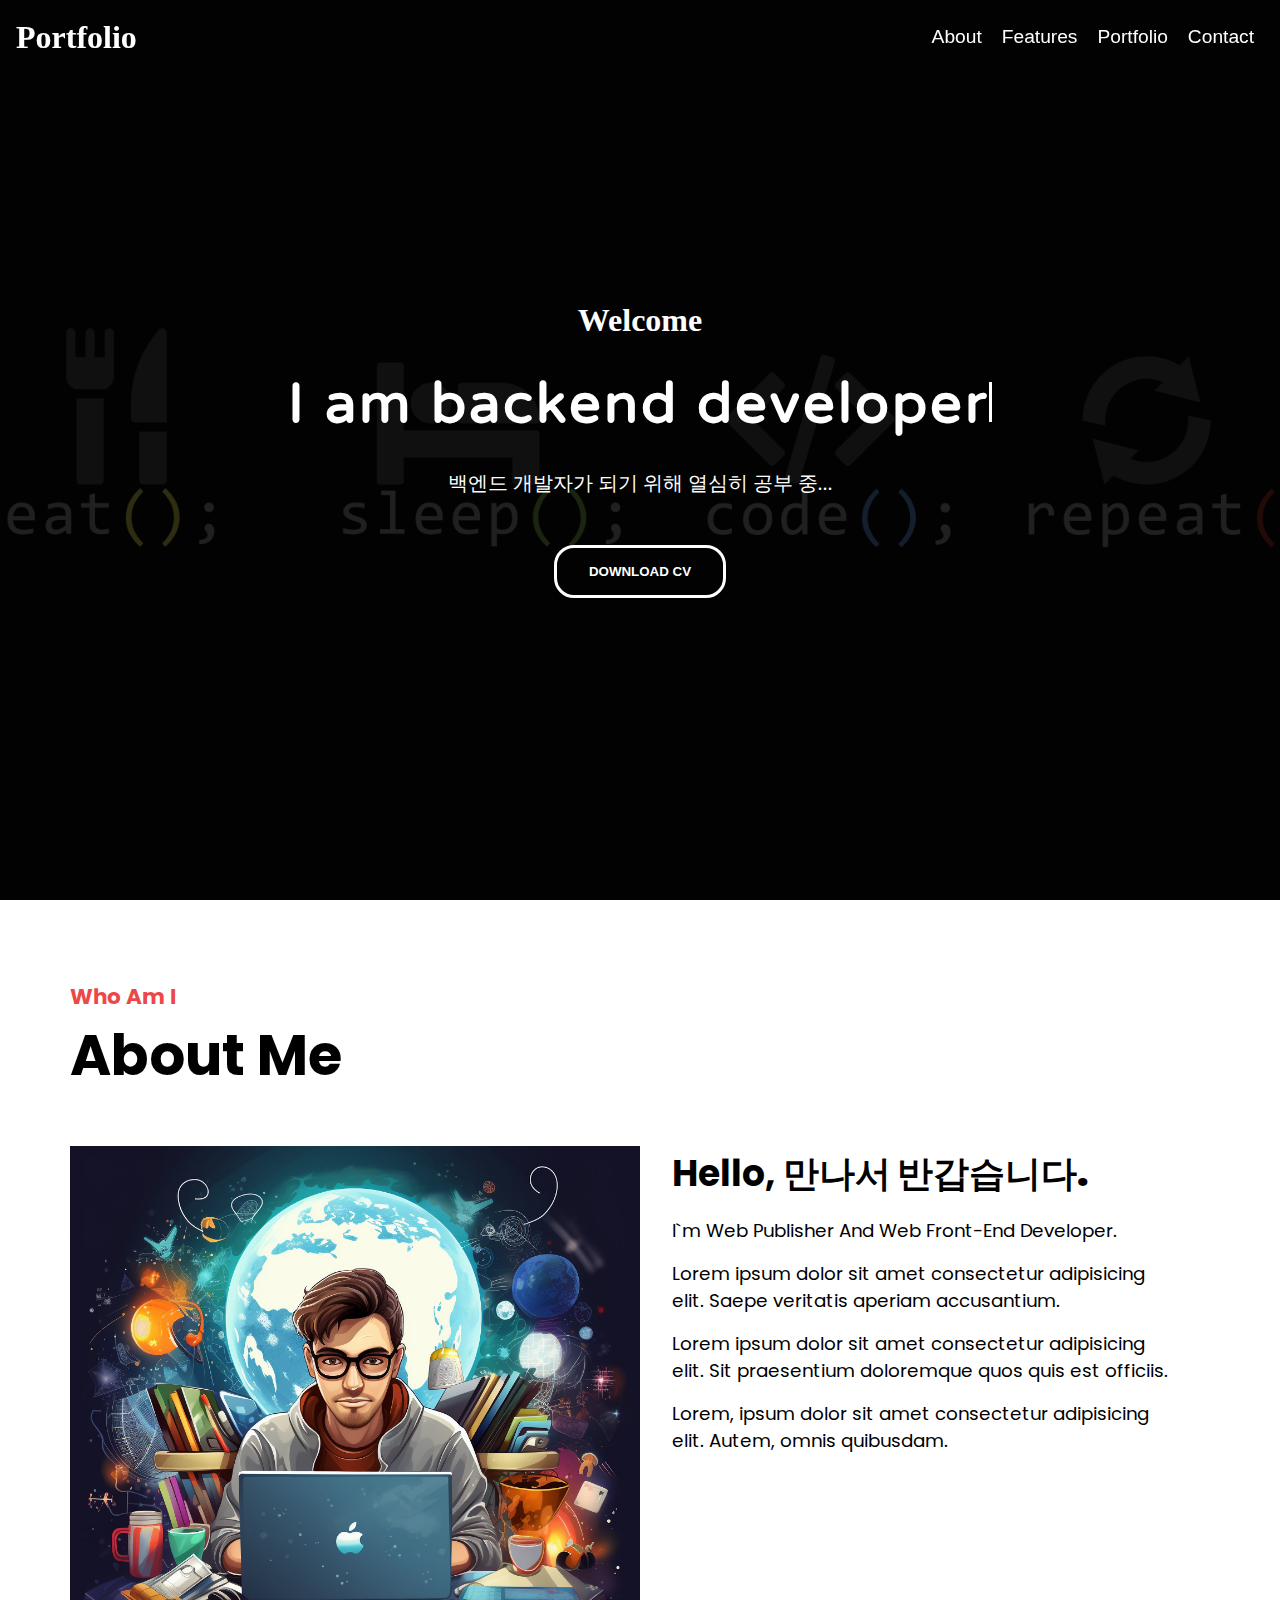
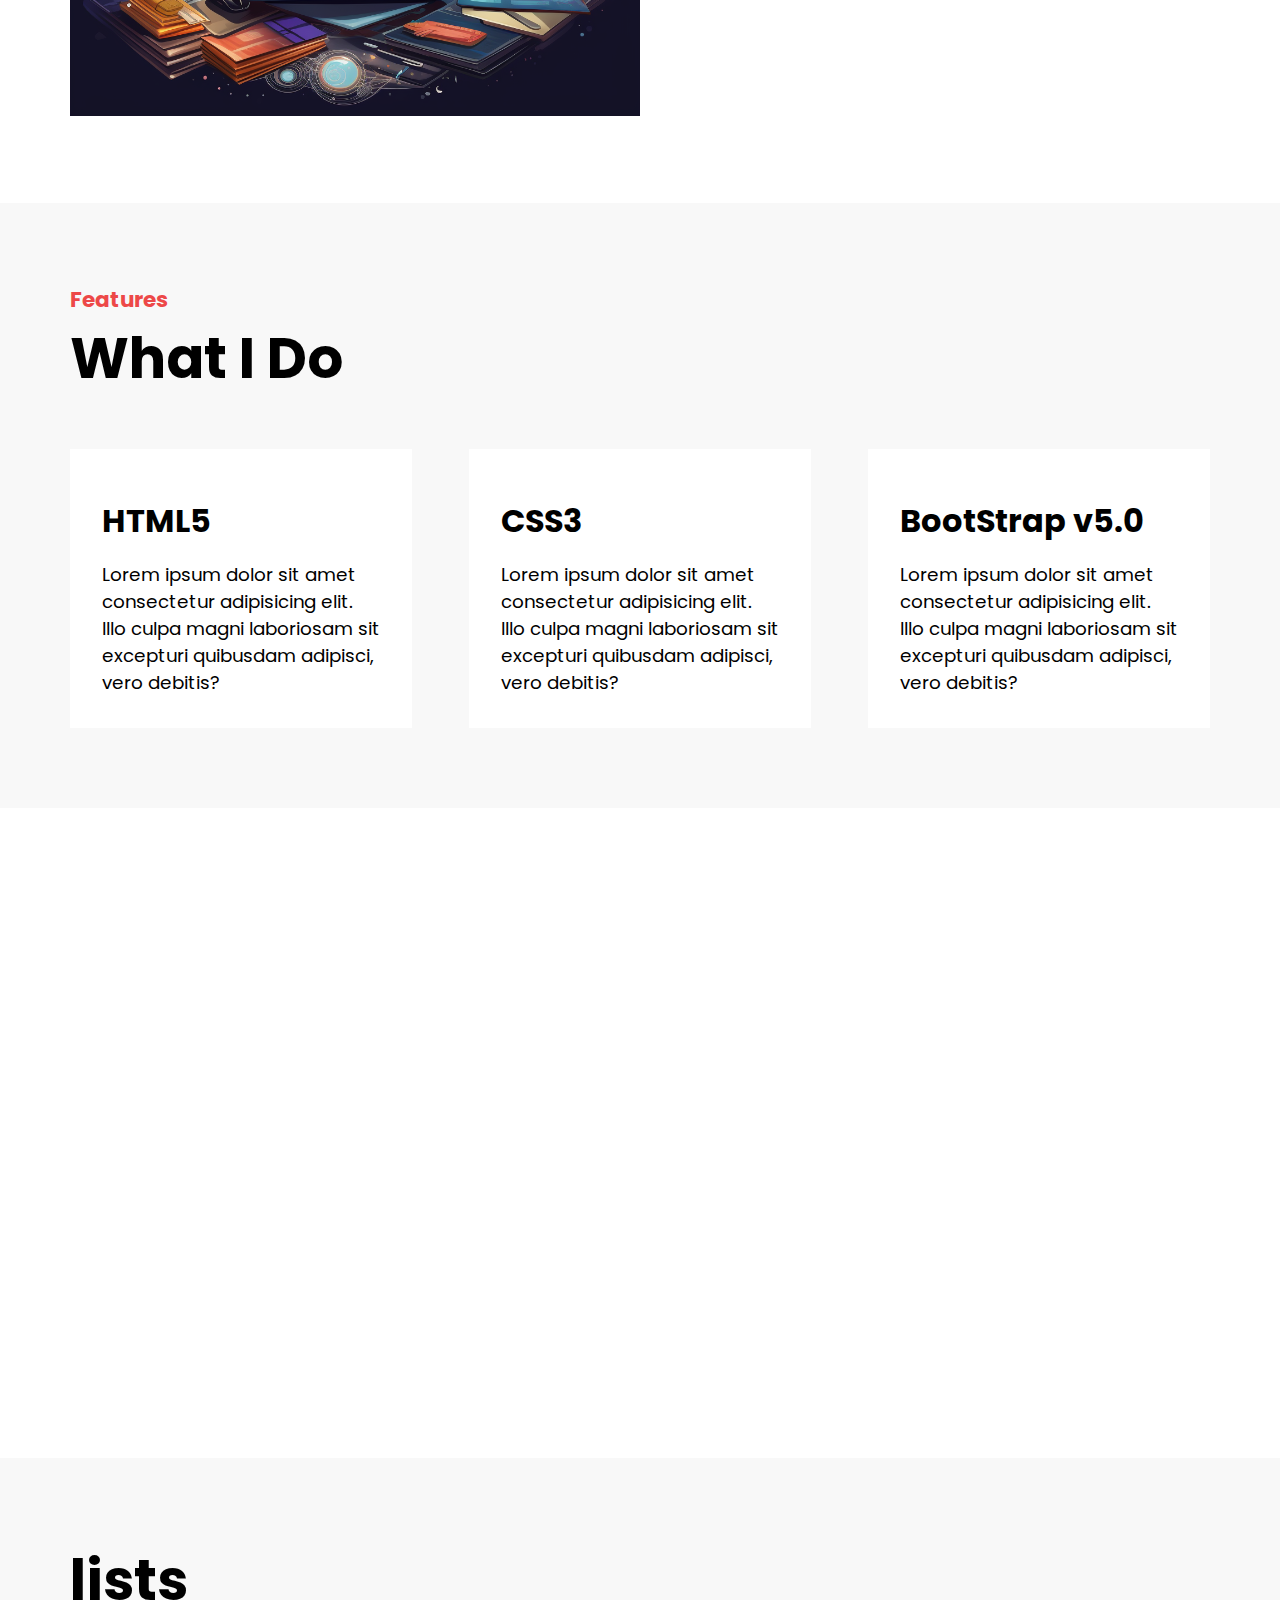
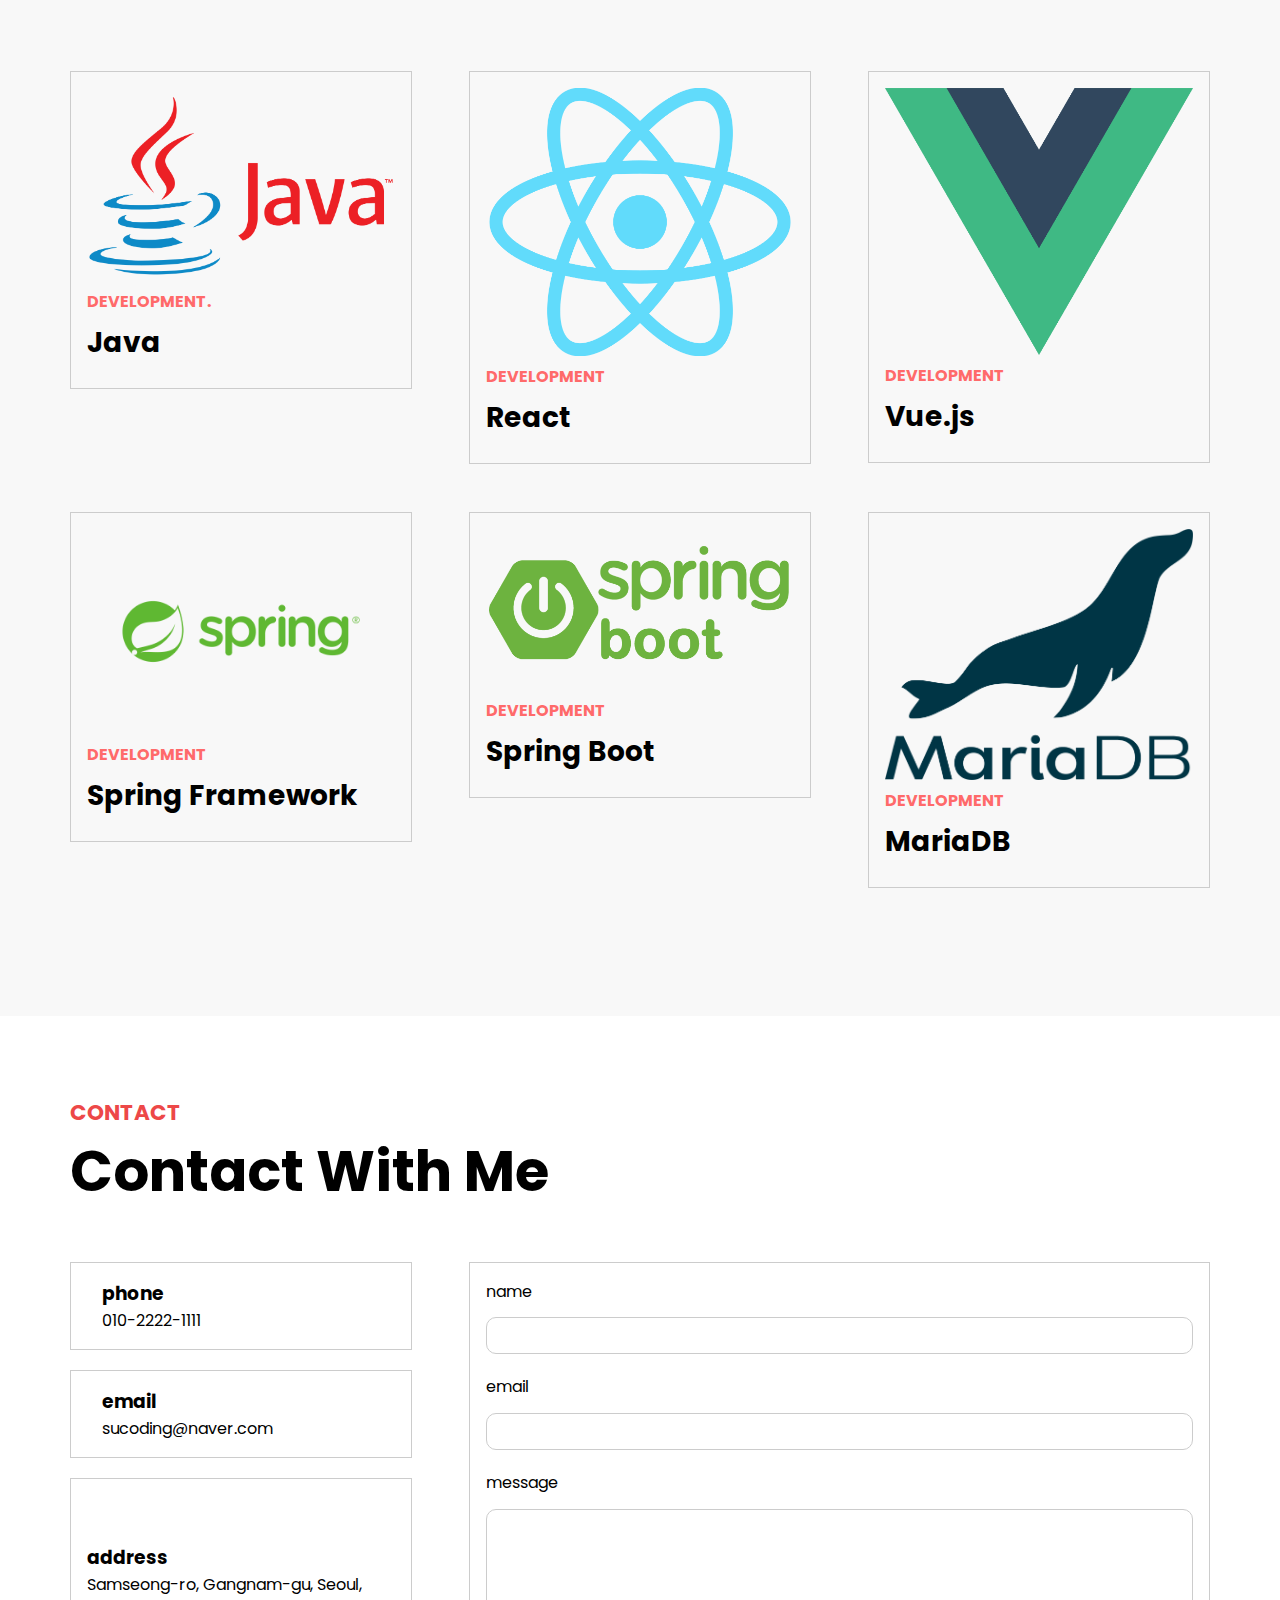
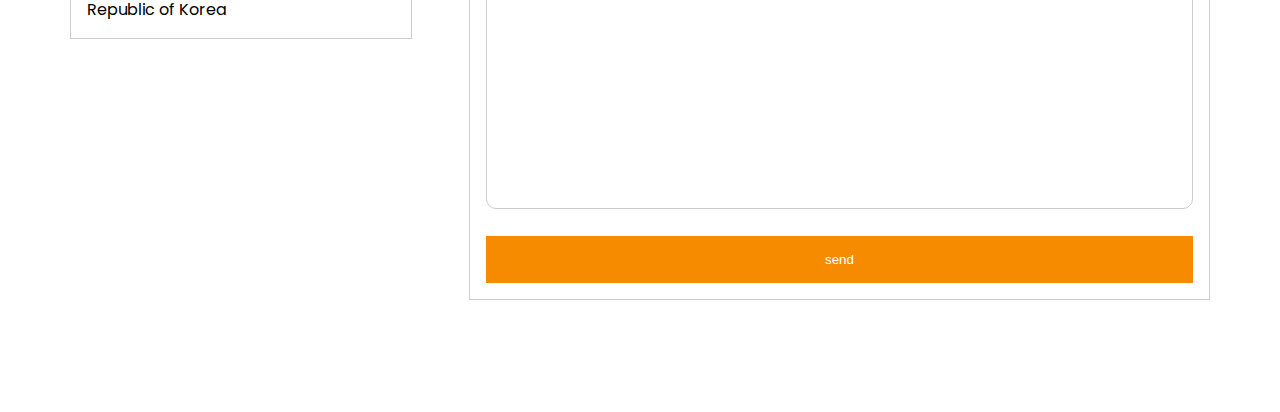
==== commit a093f13d: "add readme.md" ====
--- a/main.html
+++ b/main.html
@@ -19,7 +19,7 @@
     <!-- header -->
     <header>
       <div class="container">
-        <h1>SU</h1>
+        <h1>Portfolio</h1>
       </div>
       <nav>
         <ul>
@@ -57,7 +57,7 @@
         </div>
         <div class="about-self">
           <div class="left">
-            <img src="images/me_alone.jpg" alt="" />
+            <img src="images/img2.png" alt="" />
           </div>
           <div class="right">
             <h3>Hello, <strong>만나서 반갑습니다.</strong></h3>
@@ -151,43 +151,43 @@
     <!-- //end Background-->
 
     <!-- PortFolio -->
-    <h1 style="text-align: center">See my Portfolio lists</h1>
+    <!-- <h1 style="text-align: center">See my Portfolio lists</h1> -->
     <section id="portfolio" class="portfolio">
       <div class="container">
         <div class="title">
-          <h4>PORTFOLIOBACK</h4>
-          <h2>PortFolio</h2>
+          <!-- <h4>List</h4> -->
+          <h2>lists</h2>
         </div>
         <div class="portfolio-me">
           <div class="portfolio-inner">
-            <img src="images/mock1.png" alt="" />
-            <strong>BRANDING</strong>
-            <h3>Package Design</h3>
-          </div>
-          <div class="portfolio-inner">
-            <img src="images/mock2.png" alt="" />
-            <strong>DEVELOPMENT</strong>
-            <h3>Tablet App Dev</h3>
-          </div>
-          <div class="portfolio-inner">
-            <img src="images/mock3.png" alt="" />
-            <strong>MARKETING</strong>
-            <h3>Coka Cola</h3>
-          </div>
-          <div class="portfolio-inner">
-            <img src="images/mock4.png" alt="" />
-            <strong>APP</strong>
-            <h3>FaceBook Clone</h3>
-          </div>
-          <div class="portfolio-inner">
-            <img src="images/mock5.png" alt="" />
-            <strong>APP</strong>
-            <h3>Netflix Clone</h3>
-          </div>
-          <div class="portfolio-inner">
-            <img src="images/mock6.png" alt="" />
-            <strong>WEB</strong>
-            <h3>FirmBee Web</h3>
+            <img src="images/java.png" alt="" />
+            <strong>DEVELOPMENT.</strong>
+            <h3>Java</h3>
+          </div>
+          <div class="portfolio-inner">
+            <img src="images/react.png" alt="" />
+            <strong>DEVELOPMENT</strong>
+            <h3>React</h3>
+          </div>
+          <div class="portfolio-inner">
+            <img src="images/vue.png" alt="" />
+            <strong>DEVELOPMENT</strong>
+            <h3>Vue.js</h3>
+          </div>
+          <div class="portfolio-inner">
+            <img src="images/spring.png" alt="" />
+            <strong>DEVELOPMENT</strong>
+            <h3>Spring Framework</h3>
+          </div>
+          <div class="portfolio-inner">
+            <img src="images/springboot.png" alt="" />
+            <strong>DEVELOPMENT</strong>
+            <h3>Spring Boot</h3>
+          </div>
+          <div class="portfolio-inner">
+            <img src="images/maria.png" alt="" />
+            <strong>DEVELOPMENT</strong>
+            <h3>MariaDB</h3>
           </div>
         </div>
       </div>
--- a/main.css
+++ b/main.css
@@ -11,7 +11,7 @@
   vh 값도 줄어들게 된다. */
   color: white;
   background: linear-gradient(rgba(0, 0, 0, 0.8), rgba(0, 0, 0, 0.8)),
-    url("images/me.jpg") center center;
+    url("images/img1.png") center center;
   background-size: cover;
   display: flex;
   justify-content: center;
@@ -262,7 +262,7 @@
 
 /* background */
 .bg {
-  background: url('./images/background.jpg') center center;
+  background: url('./images/img3.gif') center center;
   background-size: cover;
   background-attachment: fixed;
   /* background image는 view port 뒷단에 항상 고정되어 있어 움직이지 않는다. */
